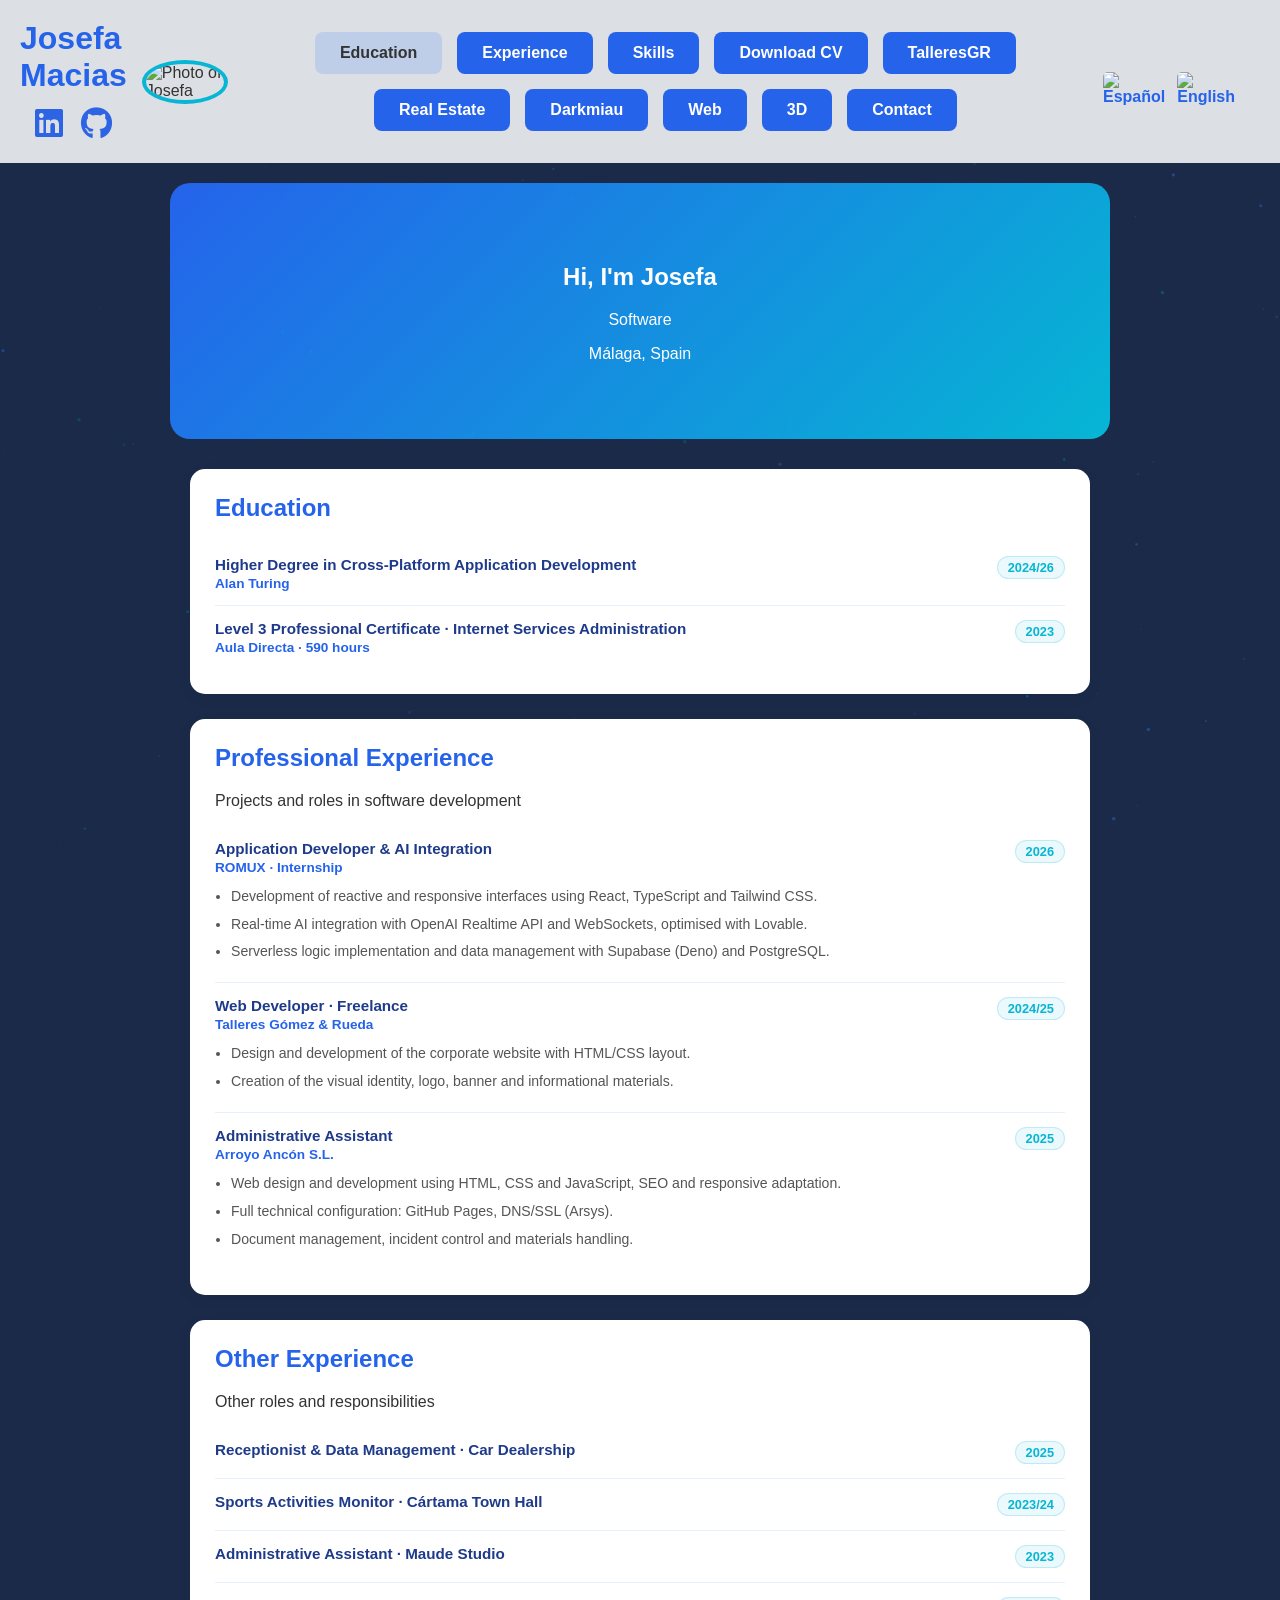
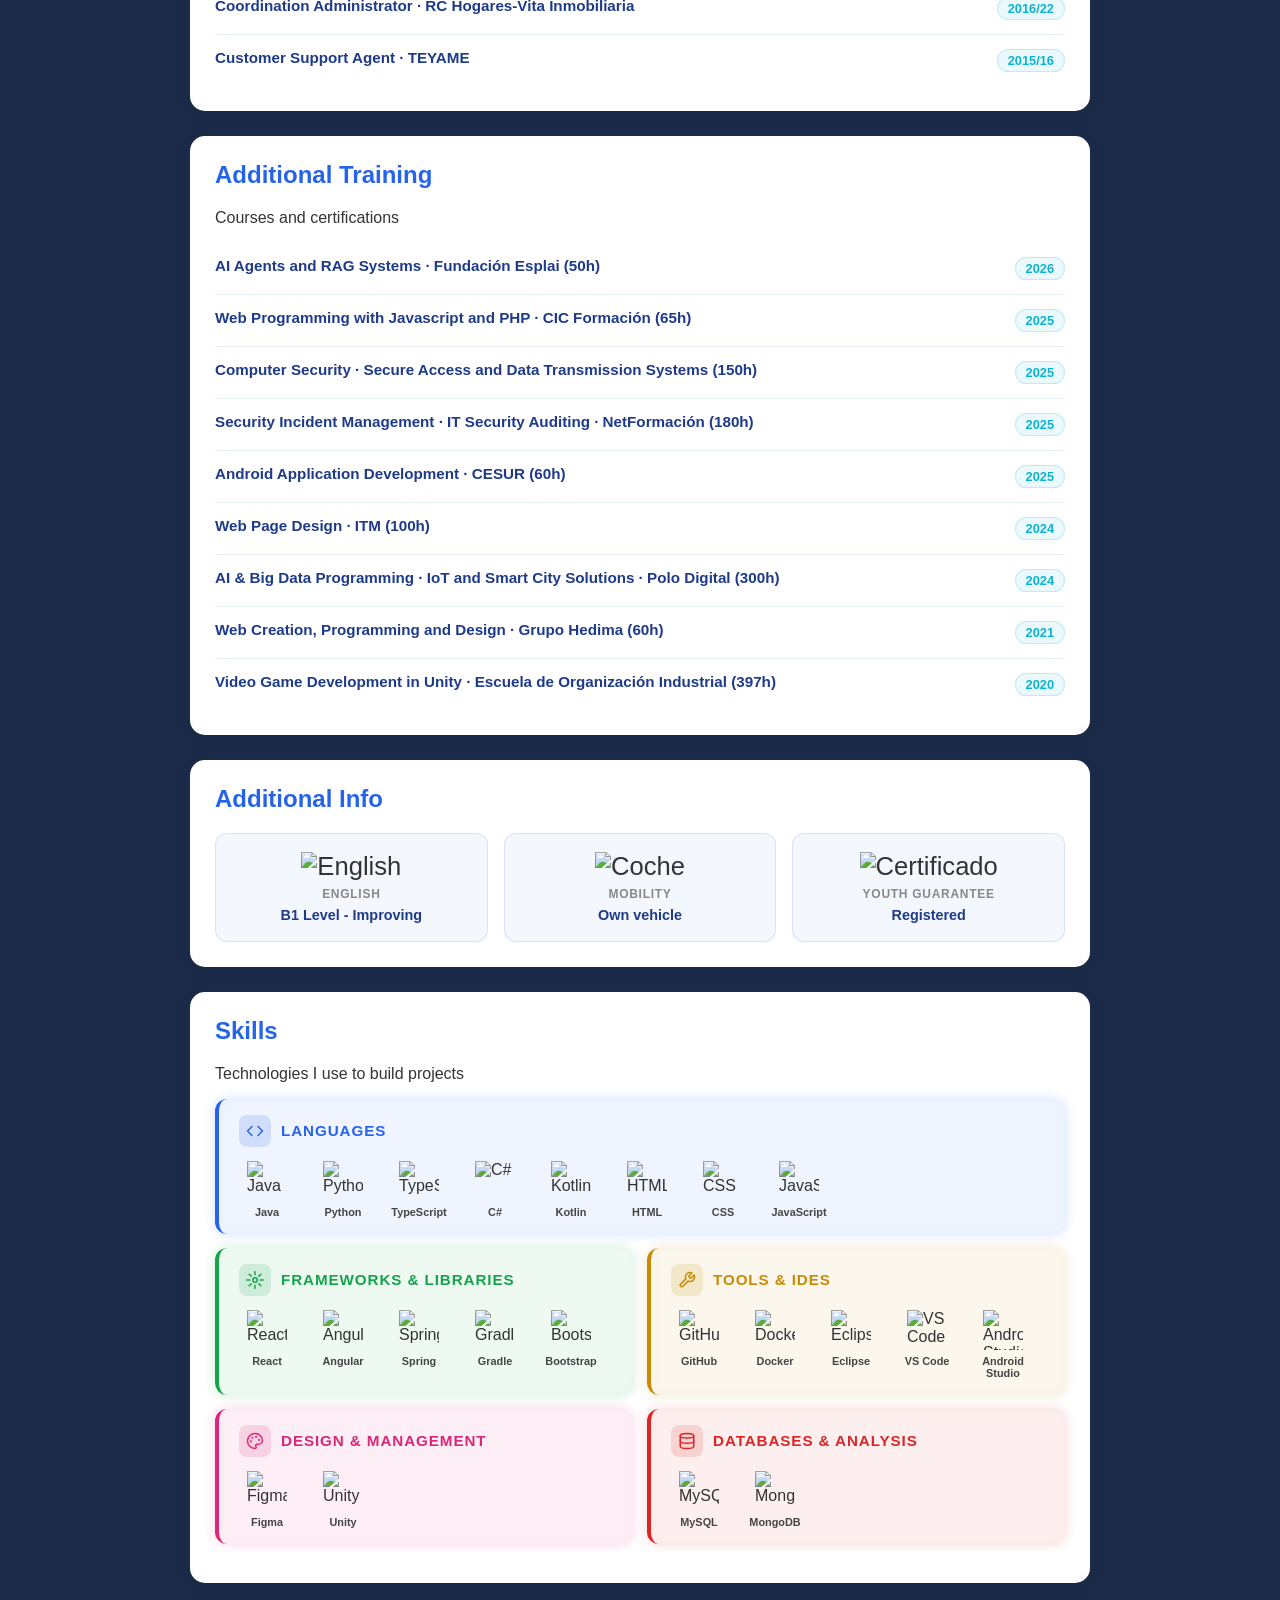
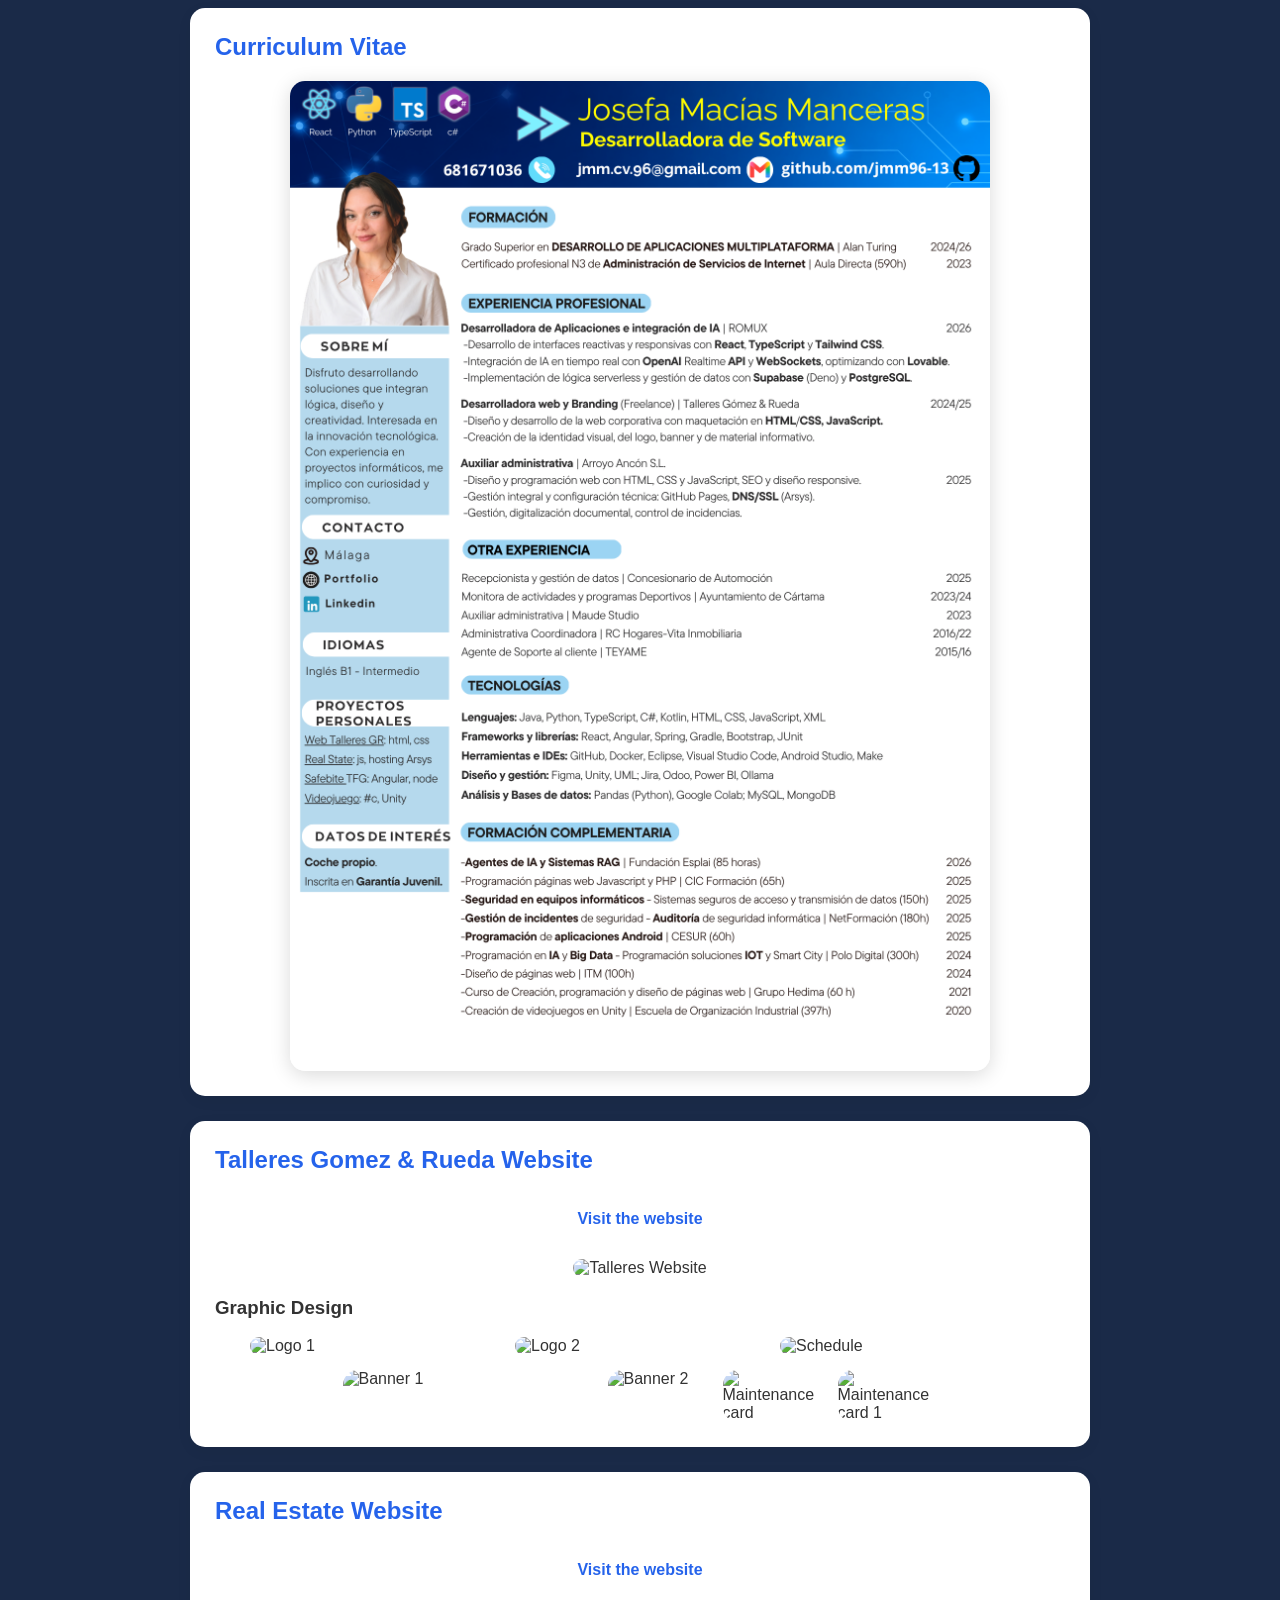
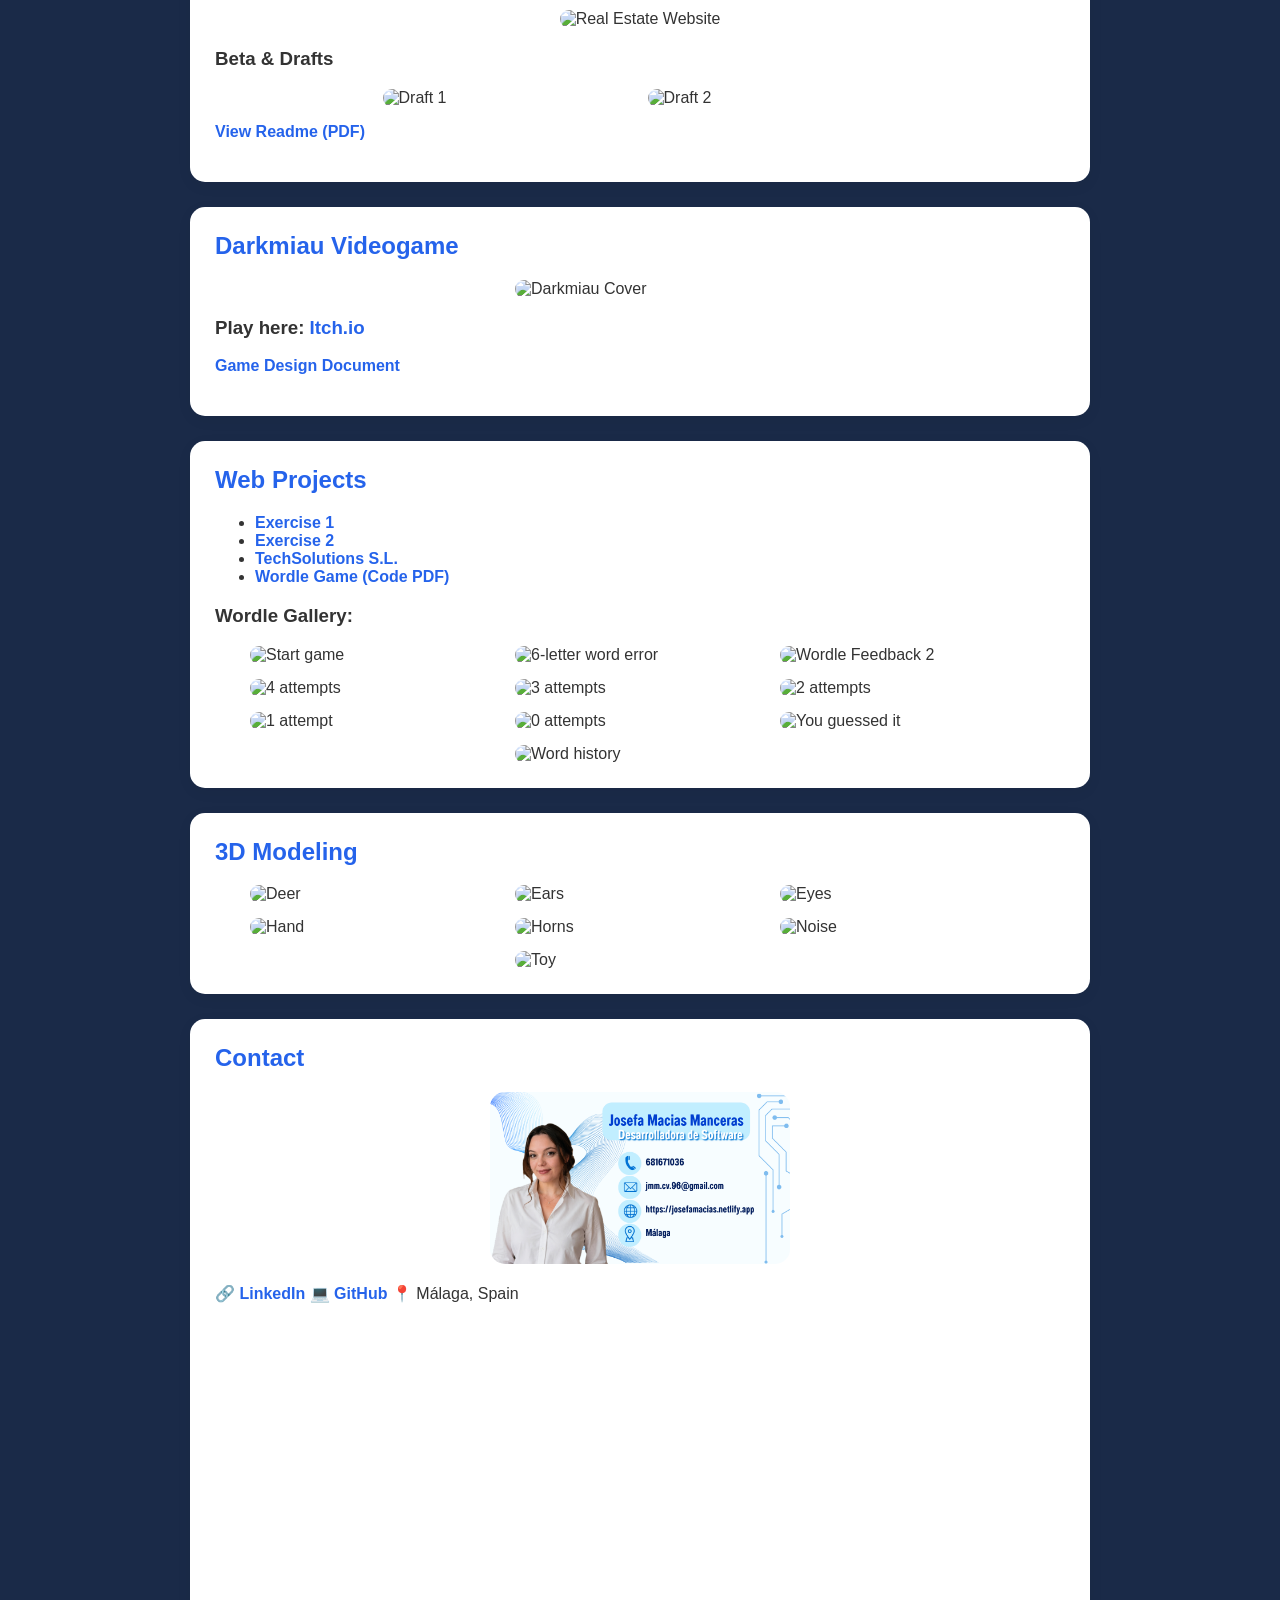
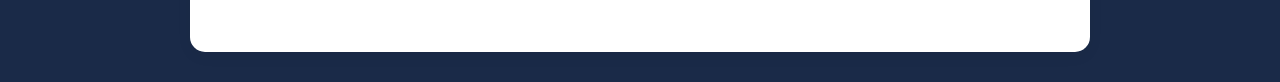
==== en/index.html @ e6b41c6b "botones de idioma añadidos, traduccion completa al ingles" ====
<!DOCTYPE html>
<html lang="en">
<head>
  <meta charset="UTF-8">
  <meta name="viewport" content="width=device-width, initial-scale=1.0">
  <title>Portfolio Josefa Macias Manceras</title>
  <link href="https://fonts.googleapis.com/css2?family=Inter:wght@300;400;700&display=swap" rel="stylesheet">
  <link rel="stylesheet" href="../css/styles.css">
  <link rel="stylesheet" href="https://cdnjs.cloudflare.com/ajax/libs/font-awesome/6.7.2/css/all.min.css">
</head>
<body>

  <!-- Particle background -->
  <canvas id="bg-canvas"></canvas>

  <!-- HEADER -->
  <header id="header">
    <div class="name-section">
      <h1>Josefa<br>Macias</h1>
      <div class="social-links">
        <a href="https://www.linkedin.com/in/josefa-macias/" target="_blank">
          <i class="fab fa-linkedin"></i>
        </a>
        <a href="https://github.com/jmm96-13" target="_blank">
          <i class="fab fa-github"></i>
        </a>
      </div>
    </div>

    <img src="../documentos/foto_perfil.png" alt="Photo of Josefa" class="profile-img">

    <button class="menu-toggle" id="menuToggle"><i class="fas fa-bars"></i></button>

    <nav class="nav-bar">
      <a href="#education">Education</a>
      <a href="#experience">Experience</a>
      <a href="#skills">Skills</a>
      <a href="#cv">Download CV</a>
      <a href="#talleres">TalleresGR</a>
      <a href="#realestate">Real Estate</a>
      <a href="#darkmiau">Darkmiau</a>
      <a href="#projects">Web</a>
      <a href="#modeling">3D</a>
      <a href="#contact">Contact</a>
    </nav>

    <div class="language-selector">
      <a href="../index.html" title="Español">
        <img src="https://flagcdn.com/w40/es.png" alt="Español">
      </a>
      <a href="index.html" title="English">
        <img src="https://flagcdn.com/w40/gb.png" alt="English">
      </a>
    </div>
  </header>

  <!-- HERO -->
  <section class="hero">
    <h2>Hi, I'm Josefa</h2>
    <p><span id="typed"></span></p>
    <p class="location">Málaga, Spain</p>
  </section>

  <main class="container">

    <!-- EDUCATION -->
    <section id="education" class="project fade-in">
      <h2 class="title">Education</h2>

      <div class="cv-item">
        <div class="cv-item-header">
          <div>
            <span class="cv-role">Higher Degree in Cross-Platform Application Development</span>
            <span class="cv-company">Alan Turing</span>
          </div>
          <span class="cv-date">2024/26</span>
        </div>
      </div>

      <div class="cv-item">
        <div class="cv-item-header">
          <div>
            <span class="cv-role">Level 3 Professional Certificate · Internet Services Administration</span>
            <span class="cv-company">Aula Directa · 590 hours</span>
          </div>
          <span class="cv-date">2023</span>
        </div>
      </div>
    </section>

    <!-- PROFESSIONAL EXPERIENCE -->
    <section id="experience" class="project fade-in">
      <h2 class="title">Professional Experience</h2>
      <p class="section-sub">Projects and roles in software development</p>

      <div class="cv-item">
        <div class="cv-item-header">
          <div>
            <span class="cv-role">Application Developer & AI Integration</span>
            <span class="cv-company">ROMUX · Internship</span>
          </div>
          <span class="cv-date">2026</span>
        </div>
        <ul class="cv-bullets">
          <li>Development of reactive and responsive interfaces using React, TypeScript and Tailwind CSS.</li>
          <li>Real-time AI integration with OpenAI Realtime API and WebSockets, optimised with Lovable.</li>
          <li>Serverless logic implementation and data management with Supabase (Deno) and PostgreSQL.</li>
        </ul>
      </div>

      <div class="cv-item">
        <div class="cv-item-header">
          <div>
            <span class="cv-role">Web Developer · Freelance</span>
            <span class="cv-company">Talleres Gómez &amp; Rueda</span>
          </div>
          <span class="cv-date">2024/25</span>
        </div>
        <ul class="cv-bullets">
          <li>Design and development of the corporate website with HTML/CSS layout.</li>
          <li>Creation of the visual identity, logo, banner and informational materials.</li>
        </ul>
      </div>

      <div class="cv-item">
        <div class="cv-item-header">
          <div>
            <span class="cv-role">Administrative Assistant</span>
            <span class="cv-company">Arroyo Ancón S.L.</span>
          </div>
          <span class="cv-date">2025</span>
        </div>
        <ul class="cv-bullets">
          <li>Web design and development using HTML, CSS and JavaScript, SEO and responsive adaptation.</li>
          <li>Full technical configuration: GitHub Pages, DNS/SSL (Arsys).</li>
          <li>Document management, incident control and materials handling.</li>
        </ul>
      </div>
    </section>

    <!-- OTHER EXPERIENCE -->
    <section id="other-experience" class="project fade-in">
      <h2 class="title">Other Experience</h2>
      <p class="section-sub">Other roles and responsibilities</p>

      <div class="cv-item">
        <div class="cv-item-header">
          <span class="cv-role">Receptionist & Data Management · Car Dealership</span>
          <span class="cv-date">2025</span>
        </div>
      </div>
      <div class="cv-item">
        <div class="cv-item-header">
          <span class="cv-role">Sports Activities Monitor · Cártama Town Hall</span>
          <span class="cv-date">2023/24</span>
        </div>
      </div>
      <div class="cv-item">
        <div class="cv-item-header">
          <span class="cv-role">Administrative Assistant · Maude Studio</span>
          <span class="cv-date">2023</span>
        </div>
      </div>
      <div class="cv-item">
        <div class="cv-item-header">
          <span class="cv-role">Coordination Administrator · RC Hogares-Vita Inmobiliaria</span>
          <span class="cv-date">2016/22</span>
        </div>
      </div>
      <div class="cv-item">
        <div class="cv-item-header">
          <span class="cv-role">Customer Support Agent · TEYAME</span>
          <span class="cv-date">2015/16</span>
        </div>
      </div>
    </section>

    <!-- ADDITIONAL TRAINING -->
    <section id="training" class="project fade-in">
      <h2 class="title">Additional Training</h2>
      <p class="section-sub">Courses and certifications</p>

      <div class="cv-item">
        <div class="cv-item-header">
          <span class="cv-role">AI Agents and RAG Systems · Fundación Esplai (50h)</span>
          <span class="cv-date">2026</span>
        </div>
      </div>
      <div class="cv-item">
        <div class="cv-item-header">
          <span class="cv-role">Web Programming with Javascript and PHP · CIC Formación (65h)</span>
          <span class="cv-date">2025</span>
        </div>
      </div>
      <div class="cv-item">
        <div class="cv-item-header">
          <span class="cv-role">Computer Security · Secure Access and Data Transmission Systems (150h)</span>
          <span class="cv-date">2025</span>
        </div>
      </div>
      <div class="cv-item">
        <div class="cv-item-header">
          <span class="cv-role">Security Incident Management · IT Security Auditing · NetFormación (180h)</span>
          <span class="cv-date">2025</span>
        </div>
      </div>
      <div class="cv-item">
        <div class="cv-item-header">
          <span class="cv-role">Android Application Development · CESUR (60h)</span>
          <span class="cv-date">2025</span>
        </div>
      </div>
      <div class="cv-item">
        <div class="cv-item-header">
          <span class="cv-role">Web Page Design · ITM (100h)</span>
          <span class="cv-date">2024</span>
        </div>
      </div>
      <div class="cv-item">
        <div class="cv-item-header">
          <span class="cv-role">AI & Big Data Programming · IoT and Smart City Solutions · Polo Digital (300h)</span>
          <span class="cv-date">2024</span>
        </div>
      </div>
      <div class="cv-item">
        <div class="cv-item-header">
          <span class="cv-role">Web Creation, Programming and Design · Grupo Hedima (60h)</span>
          <span class="cv-date">2021</span>
        </div>
      </div>
      <div class="cv-item">
        <div class="cv-item-header">
          <span class="cv-role">Video Game Development in Unity · Escuela de Organización Industrial (397h)</span>
          <span class="cv-date">2020</span>
        </div>
      </div>
    </section>

    <!-- ADDITIONAL INFO -->
    <section id="info" class="project fade-in">
      <h2 class="title">Additional Info</h2>
      <div class="datos-grid">
        <div class="dato-card">
          <span class="dato-icon"><img src="https://flagcdn.com/w40/gb.png" alt="English"></span>
          <span class="dato-label">English</span>
          <span class="dato-value">B1 Level - Improving</span>
        </div>
        <div class="dato-card">
          <span class="dato-icon"><img src="https://cdn.jsdelivr.net/gh/twitter/twemoji@latest/assets/svg/1f697.svg" alt="Coche" width="40"></span>
          <span class="dato-label">Mobility</span>
          <span class="dato-value">Own vehicle</span>
        </div>
        <div class="dato-card">
          <span class="dato-icon"><img src="https://cdn.jsdelivr.net/gh/twitter/twemoji@latest/assets/svg/1f4dc.svg" alt="Certificado" width="40"></span>
          <span class="dato-label">Youth Guarantee</span>
          <span class="dato-value">Registered</span>
        </div>
      </div>
    </section>

    <!-- SKILLS -->
    <section id="skills" class="project fade-in">
      <h2 class="title">Skills</h2>
      <p class="section-sub">Technologies I use to build projects</p>

      <div class="skill-category cat-blue">
        <div class="cat-header">
          <span class="cat-icon"><svg xmlns="http://www.w3.org/2000/svg" width="18" height="18" viewBox="0 0 24 24" fill="none" stroke="currentColor" stroke-width="2" stroke-linecap="round" stroke-linejoin="round"><polyline points="16 18 22 12 16 6"/><polyline points="8 6 2 12 8 18"/></svg></span>
          <h3>Languages</h3>
        </div>
        <div class="skills-grid">
          <div class="skill-card"><img src="https://skillicons.dev/icons?i=java" alt="Java"><span>Java</span></div>
          <div class="skill-card"><img src="https://skillicons.dev/icons?i=python" alt="Python"><span>Python</span></div>
          <div class="skill-card"><img src="https://skillicons.dev/icons?i=ts" alt="TypeScript"><span>TypeScript</span></div>
          <div class="skill-card"><img src="https://skillicons.dev/icons?i=cs" alt="C#"><span>C#</span></div>
          <div class="skill-card"><img src="https://skillicons.dev/icons?i=kotlin" alt="Kotlin"><span>Kotlin</span></div>
          <div class="skill-card"><img src="https://skillicons.dev/icons?i=html" alt="HTML"><span>HTML</span></div>
          <div class="skill-card"><img src="https://skillicons.dev/icons?i=css" alt="CSS"><span>CSS</span></div>
          <div class="skill-card"><img src="https://skillicons.dev/icons?i=js" alt="JavaScript"><span>JavaScript</span></div>
        </div>
      </div>

      <div class="skills-row">
        <div class="skill-category cat-green">
          <div class="cat-header">
            <span class="cat-icon"><svg xmlns="http://www.w3.org/2000/svg" width="18" height="18" viewBox="0 0 24 24" fill="none" stroke="currentColor" stroke-width="2" stroke-linecap="round" stroke-linejoin="round"><circle cx="12" cy="12" r="3"/><path d="M12 1v4M12 19v4M4.22 4.22l2.83 2.83M16.95 16.95l2.83 2.83M1 12h4M19 12h4M4.22 19.78l2.83-2.83M16.95 7.05l2.83-2.83"/></svg></span>
            <h3>Frameworks & Libraries</h3>
          </div>
          <div class="skills-grid">
            <div class="skill-card"><img src="https://skillicons.dev/icons?i=react" alt="React"><span>React</span></div>
            <div class="skill-card"><img src="https://skillicons.dev/icons?i=angular" alt="Angular"><span>Angular</span></div>
            <div class="skill-card"><img src="https://skillicons.dev/icons?i=spring" alt="Spring"><span>Spring</span></div>
            <div class="skill-card"><img src="https://skillicons.dev/icons?i=gradle" alt="Gradle"><span>Gradle</span></div>
            <div class="skill-card"><img src="https://skillicons.dev/icons?i=bootstrap" alt="Bootstrap"><span>Bootstrap</span></div>
          </div>
        </div>

        <div class="skill-category cat-yellow">
          <div class="cat-header">
            <span class="cat-icon"><svg xmlns="http://www.w3.org/2000/svg" width="18" height="18" viewBox="0 0 24 24" fill="none" stroke="currentColor" stroke-width="2" stroke-linecap="round" stroke-linejoin="round"><path d="M14.7 6.3a1 1 0 000 1.4l1.6 1.6a1 1 0 001.4 0l3.77-3.77a6 6 0 01-7.94 7.94l-6.91 6.91a2.12 2.12 0 01-3-3l6.91-6.91a6 6 0 017.94-7.94l-3.76 3.76z"/></svg></span>
            <h3>Tools & IDEs</h3>
          </div>
          <div class="skills-grid">
            <div class="skill-card"><img src="https://skillicons.dev/icons?i=github" alt="GitHub"><span>GitHub</span></div>
            <div class="skill-card"><img src="https://skillicons.dev/icons?i=docker" alt="Docker"><span>Docker</span></div>
            <div class="skill-card"><img src="https://skillicons.dev/icons?i=eclipse" alt="Eclipse"><span>Eclipse</span></div>
            <div class="skill-card"><img src="https://skillicons.dev/icons?i=vscode" alt="VS Code"><span>VS Code</span></div>
            <div class="skill-card"><img src="https://skillicons.dev/icons?i=androidstudio" alt="Android Studio"><span>Android Studio</span></div>
          </div>
        </div>
      </div>

      <div class="skills-row">
        <div class="skill-category cat-pink">
          <div class="cat-header">
            <span class="cat-icon"><svg xmlns="http://www.w3.org/2000/svg" width="18" height="18" viewBox="0 0 24 24" fill="none" stroke="currentColor" stroke-width="2" stroke-linecap="round" stroke-linejoin="round"><circle cx="13.5" cy="6.5" r=".5"/><circle cx="17.5" cy="10.5" r=".5"/><circle cx="8.5" cy="7.5" r=".5"/><circle cx="6.5" cy="12.5" r=".5"/><path d="M12 2C6.5 2 2 6.5 2 12s4.5 10 10 10c.926 0 1.648-.746 1.648-1.688 0-.437-.18-.835-.437-1.125-.29-.289-.438-.652-.438-1.125a1.64 1.64 0 011.668-1.668h1.996c3.051 0 5.555-2.503 5.555-5.554C21.965 6.012 17.461 2 12 2z"/></svg></span>
            <h3>Design & Management</h3>
          </div>
          <div class="skills-grid">
            <div class="skill-card"><img src="https://skillicons.dev/icons?i=figma" alt="Figma"><span>Figma</span></div>
            <div class="skill-card"><img src="https://skillicons.dev/icons?i=unity" alt="Unity"><span>Unity</span></div>
          </div>
        </div>

        <div class="skill-category cat-red">
          <div class="cat-header">
            <span class="cat-icon"><svg xmlns="http://www.w3.org/2000/svg" width="18" height="18" viewBox="0 0 24 24" fill="none" stroke="currentColor" stroke-width="2" stroke-linecap="round" stroke-linejoin="round"><ellipse cx="12" cy="5" rx="9" ry="3"/><path d="M21 12c0 1.66-4 3-9 3s-9-1.34-9-3"/><path d="M3 5v14c0 1.66 4 3 9 3s9-1.34 9-3V5"/></svg></span>
            <h3>Databases & Analysis</h3>
          </div>
          <div class="skills-grid">
            <div class="skill-card"><img src="https://skillicons.dev/icons?i=mysql" alt="MySQL"><span>MySQL</span></div>
            <div class="skill-card"><img src="https://skillicons.dev/icons?i=mongodb" alt="MongoDB"><span>MongoDB</span></div>
          </div>
        </div>
      </div>
    </section>

    <!-- CV -->
    <section id="cv" class="project fade-in">
      <h2 class="title">Curriculum Vitae</h2>
      <a href="../documentos/english/Resume_Josefa_Macias_Software-developer.pdf" target="_blank">
        <img src="../documentos/CV_Josefa_Macias_Desarrolladora-software.png" alt="Curriculum Vitae"
          style="width:100%; max-width:700px; display:block; margin:0 auto; border-radius:15px; box-shadow: 0 4px 20px rgba(0,0,0,0.15);">
      </a>
    </section>

    <!-- TALLERESGR -->
    <section id="talleres" class="project fade-in">
      <h2 class="title">Talleres Gomez & Rueda Website</h2>
      <div class="project-header">
        <p><a href="https://saldyard.github.io/talleresGR/" target="_blank">Visit the website</a></p>
        <img src="../TalleresGR/web_talleres.JPG" alt="Talleres Website" class="preview-img">
      </div>
      <h3>Graphic Design</h3>
      <div class="gallery">
        <img src="../TalleresGR/logo_1.png" alt="Logo 1">
        <img src="../TalleresGR/logo_2.png" alt="Logo 2">
        <img src="../TalleresGR/horario.png" alt="Schedule">
        <img src="../TalleresGR/banner1.png" alt="Banner 1">
        <img src="../TalleresGR/banner_2.png" alt="Banner 2">
        <img src="../TalleresGR/Tarjeta_mantenimiento.png" alt="Maintenance card">
        <img src="../TalleresGR/Tarjeta_mantenimiento_1.png" alt="Maintenance card 1">
      </div>
    </section>

    <!-- REAL ESTATE -->
    <section id="realestate" class="project fade-in">
      <h2 class="title">Real Estate Website</h2>
      <div class="project-header">
        <p><a href="https://saldyard.github.io/realEstate/" target="_blank">Visit the website</a></p>
        <img src="../realEstate/web_inmobiliaria.JPG" alt="Real Estate Website" class="preview-img">
      </div>
      <h3>Beta & Drafts</h3>
      <div class="gallery">
        <img src="../realEstate/borrador1.JPG" alt="Draft 1">
        <img src="../realEstate/borrador2.JPG" alt="Draft 2">
      </div>
      <p><a href="../realEstate/readme.pdf" target="_blank">View Readme (PDF)</a></p>
    </section>

    <!-- DARKMIAU -->
    <section id="darkmiau" class="project fade-in">
      <h2 class="title">Darkmiau Videogame</h2>
      <img src="../Darkmiau/caratula.png" alt="Darkmiau Cover" class="game-cover">
      <h3>Play here: <a href="https://saldyard.itch.io/dark-miau" target="_blank">Itch.io</a></h3>
      <p><a href="../Darkmiau/GDD_DARK_MIAU.pdf" target="_blank">Game Design Document</a></p>
    </section>

    <!-- WEB PROJECTS -->
    <section id="projects" class="project fade-in">
      <h2>Web Projects</h2>
      <ul class="web-list">
        <li><a href="../Proyectos_web/ejercicio1.html" target="_blank">Exercise 1</a></li>
        <li><a href="../Proyectos_web/ejercicio2.html" target="_blank">Exercise 2</a></li>
        <li><a href="../Proyectos_web/TechSolutions S.L/index.html" target="_blank">TechSolutions S.L.</a></li>
        <li><a href="../Proyectos_web/Wordle_Game/Wordle_code.pdf" target="_blank">Wordle Game (Code PDF)</a></li>
      </ul>
      <h3>Wordle Gallery:</h3>
      <div class="gallery">
        <img src="../Proyectos_web/Wordle_Game/inicia_el_juego_main.PNG" alt="Start game">
        <img src="../Proyectos_web/Wordle_Game/ERROR_palabra6letras_WordkeFeedback.PNG" alt="6-letter word error">
        <img src="../Proyectos_web/Wordle_Game/_WordleFeedback_2.PNG" alt="Wordle Feedback 2">
        <img src="../Proyectos_web/Wordle_Game/wordlefilemanager_4intentos.PNG" alt="4 attempts">
        <img src="../Proyectos_web/Wordle_Game/wordlefilemanager2_3intentos.PNG" alt="3 attempts">
        <img src="../Proyectos_web/Wordle_Game/wordlegame_2intentos.PNG" alt="2 attempts">
        <img src="../Proyectos_web/Wordle_Game/wordlegame2_1intento.PNG" alt="1 attempt">
        <img src="../Proyectos_web/Wordle_Game/wordlegame3_0intentos.PNG" alt="0 attempts">
        <img src="../Proyectos_web/Wordle_Game/wordlegame4_adivinaste.PNG" alt="You guessed it">
        <img src="../Proyectos_web/Wordle_Game/carpetawordlegame_archivos_historial_words.PNG" alt="Word history">
      </div>
    </section>

    <!-- 3D MODELING -->
    <section id="modeling" class="project fade-in">
      <h2 class="title">3D Modeling</h2>
      <div class="gallery">
        <img src="../Modelado_3d/deer.jpg" alt="Deer">
        <img src="../Modelado_3d/ears.jpg" alt="Ears">
        <img src="../Modelado_3d/eyes.jpg" alt="Eyes">
        <img src="../Modelado_3d/hand.jpg" alt="Hand">
        <img src="../Modelado_3d/horns.jpg" alt="Horns">
        <img src="../Modelado_3d/noise.jpg" alt="Noise">
        <img src="../Modelado_3d/toy.jpg" alt="Toy">
      </div>
    </section>

    <!-- CONTACT -->
    <section id="contact" class="project fade-in contact-card">
      <h2 class="title">Contact</h2>

      <img src="../documentos/Tarjeta_Josefa_Macias.png" alt="Contact card" class="contact-img">

      <div class="contact-links">
        <a href="https://www.linkedin.com/in/josefa-macias/" target="_blank" class="contact-btn">
          🔗 LinkedIn
        </a>
        <a href="https://github.com/jmm96-13" target="_blank" class="contact-btn">
          💻 GitHub
        </a>
        <span class="contact-location">📍 Málaga, Spain</span>
      </div>

      <iframe
        src="https://www.google.com/maps/embed?pb=!1m18!1m12!1m3!1d4229.846658668433!2d-4.549763490566948!3d36.73782337214924!2m3!1f0!2f0!3f0!3m2!1i1024!2i768!4f13.1!3m3!1m2!1s0xd72f1282549a8f3%3A0x86d10d4a28bf24e5!2sParque%20Tecnol%C3%B3gico%20de%20Andaluc%C3%ADa%20S.A.!5e1!3m2!1ses!2ses!4v1756846275247!5m2!1ses!2ses"
        width="100%" height="300"
        style="border:0; border-radius:15px; margin-top:20px;"
        allowfullscreen="" loading="lazy">
      </iframe>
    </section>

  </main>

  <button id="backToTop">↑</button>

  <div id="lightbox">
    <span class="lightbox-close">&times;</span>
    <img src="" alt="Enlarged">
  </div>

  <script src="../js/script.js"></script>
</body>
</html>
---- css/styles.css ----
/* General */
body {
    background-color: #1a2a48;
    font-family: Calibri, sans-serif;
    margin: 0;
    padding: 0;
    scroll-behavior: smooth;
    color: #333;
}

/* Header */
header {
  background-color: rgba(255, 255, 255, 0.85); /* antes: #fff */
  backdrop-filter: blur(8px); /* efecto cristal */
  padding: 20px;
  box-shadow: 0 4px 10px rgba(0,0,0,0.1);

  display: flex;
  flex-direction: column;   /* en móvil apilado */
  align-items: center;
  text-align: center;
  gap: 15px; /* espacio entre elementos */
}

h1 {
  color: #2563eb;
  margin: 0;
}

/* Imagen de perfil adaptativa */
.profile-img {
  width: clamp(80px, 10vw, 120px); /* se adapta al ancho de pantalla */
  height: auto;
  border-radius: 50%;
  border: 4px solid #06b6d4;
  object-fit: cover;
  animation: glow 2s infinite alternate;
}

@keyframes glow {
  0% { box-shadow: 0 0 10px #2563eb; }
  50% { box-shadow: 0 0 25px #06b6d4; }
  100% { box-shadow: 0 0 10px #2563eb; }
}

/* Navegación */
.nav-bar {
  display: flex;
  flex-wrap: wrap;
  justify-content: center;
  gap: 15px;
}

.nav-bar a {
  background-color: #2563eb;
  padding: 12px 25px;
  color: #fff;
  text-decoration: none;
  font-weight: bold;
  border-radius: 8px;
  transition: all 0.3s ease;
}

.nav-bar a:hover {
   background-color: #06b6d4;  /* solo cambia el botón */
   color: #fff;
   transform: translateY(-3px);
   box-shadow: 0 4px 15px rgba(0,0,0,0.2);
}


/* Versión escritorio */
@media (min-width: 768px) {
  header {
    flex-direction: row; /* título, nav y foto en fila */
    justify-content: space-between;
    align-items: center;
    text-align: left;
  }

  .nav-bar {
    margin: 0;
  }
}


/* Hero */
.hero {
    text-align: center;
    padding: 60px 20px;
    background: linear-gradient(135deg, #2563eb, #06b6d4);
    color: white;
    border-radius: 20px;
    margin: 20px auto;
    max-width: 900px;
    animation: fadeIn 2s ease;
}

@keyframes fadeIn {
    from { opacity: 0; transform: translateY(30px); }
    to { opacity: 1; transform: translateY(0); }
}

/* Contenedor principal */
.container {
    max-width: 900px;
    margin: 30px auto;
    padding: 0 20px;
}

/* Secciones */
.project {
    background-color: #fff;
    border-radius: 15px;
    padding: 25px;
    margin-bottom: 25px;
    opacity: 0;
    transform: translateY(30px);
    transition: opacity 1s ease, transform 1s ease, box-shadow 0.3s ease;
    box-shadow: 0 4px 15px rgba(0,0,0,0.05);
}

.project.visible {
    opacity: 1;
    transform: translateY(0);
}

.project h2 {
    color: #2563eb;
    margin-top: 0;
}

/* Galerías de imágenes */
.gallery {
    display: flex;
    flex-wrap: wrap;
    gap: 15px;
    justify-content: center;
    margin-top: 15px;
}

.gallery img {
    max-width: 100%;
    width: 100%;
    max-width: 250px;
    border-radius: 15px;
    transition: transform 0.3s ease, box-shadow 0.3s ease;
}

.gallery img:hover {
    transform: scale(1.05);
    box-shadow: 0 0 20px #06b6d4;
}

/* Galería TalleresGR adaptativa
#talleres .gallery {
    display: grid;
    grid-template-columns: repeat(auto-fit, minmax(120px, 1fr));
    grid-auto-rows: auto;
    gap: 15px;
    justify-items: center;
    margin-top: 15px;
} */

/* Logos y banners grandes (fila superior)
#talleres .gallery img:nth-child(-n+4) {
    width: 150px;
    height: auto;
}

/* Horario y tarjetas más pequeñas (fila inferior) */
#talleres .gallery img:nth-child(n+5) {
    width: 100px;
    height: auto;
}

/* Hover para todas las imágenes de TalleresGR */
#talleres .gallery img:hover {
    transform: scale(1.05);
    box-shadow: 0 0 20px #06b6d4;
} */

/* PDF incrustados */
iframe {
    width: 100%;
    max-width: 900px;
    height: 500px;
    border: none;
    border-radius: 15px;
    display: block;
    margin: 20px auto;
    box-shadow: 0 4px 15px rgba(0,0,0,0.1);
    transition: transform 0.3s ease, box-shadow 0.3s ease;
}

iframe:hover {
    transform: scale(1.01);
    box-shadow: 0 8px 25px rgba(0,0,0,0.15);
}

/* Mapa de contacto — sin hover de scale */
.contact-map iframe {
    height: 300px;
    box-shadow: none;
    transition: none;
}
.contact-map iframe:hover {
    transform: none;
    box-shadow: none;
}

/* Tarjeta de contacto */
.contact-img {
    max-width: 300px;
    border-radius: 15px;
    margin-bottom: 20px;
    display: block;
    margin-left: auto;
    margin-right: auto;
    transition: transform 0.6s ease, box-shadow 0.6s ease;
}

.contact-img:hover {
    transform: rotateY(10deg);
    box-shadow: 0 0 30px #06b6d4;
}

/* Lista de contacto */
.contact-card ul {
    list-style: none;
    padding: 0;
    text-align: center;
}

.contact-card ul li {
    margin: 7px 0;
}

/* Links */
a {
    color: #2563eb;
    font-weight: bold;
    text-decoration: none;
    transition: color 0.3s;
}

a:hover {
    color: #06b6d4;
}

/* Botón volver arriba */
#backToTop {
    position: fixed;
    bottom: 20px;
    right: 20px;
    background: #2563eb;
    color: #fff;
    border: none;
    border-radius: 50%;
    width: 50px;
    height: 50px;
    font-size: 24px;
    cursor: pointer;
    display: none;
    box-shadow: 0 4px 12px rgba(0,0,0,0.2);
    transition: transform 0.3s;
}

#backToTop:hover {
    transform: scale(1.1);
    background: #06b6d4;
}

/* Responsive */
@media (max-width: 768px) {
    .profile-img { width: 90px; height: 90px; }
    .nav-bar a { padding: 10px 15px; font-size: 14px; }
    .gallery img { max-width: 100%; width: 150px; }
    iframe { height: 400px; }
    
    /* TalleresGR: todas las imágenes en columna
    #talleres .gallery {
        grid-template-columns: 1fr;
    }

    #talleres .gallery img:nth-child(-n+4),
    #talleres .gallery img:nth-child(n+5) {
        width: 80%;
        max-width: 200px;
    } */
}
/* Lightbox */
#lightbox {
  position: fixed;
  top: 0;
  left: 0;
  width: 100%;
  height: 100%;
  background: rgba(0,0,0,0.8);
  display: none;
  justify-content: center;
  align-items: center;
  z-index: 2000;
  cursor: zoom-out;
}

#lightbox img {
  max-width: 90%;
  max-height: 90%;
  border-radius: 15px;
  transform: scale(0.8);
  opacity: 0;
  transition: transform 0.3s ease, opacity 0.3s ease;
}

#lightbox.show img {
  transform: scale(1);
  opacity: 1;
}

.project-header {
  display: flex;
  flex-direction: column;
  align-items: center;
  gap: 15px;
  margin-bottom: 20px;
}

.project-header img.preview-img {
  max-width: 300px;
  border-radius: 15px;
  cursor: pointer;
  transition: transform 0.3s ease, box-shadow 0.3s ease;
}

.project-header img.preview-img:hover {
  transform: scale(1.05);
  box-shadow: 0 0 20px #06b6d4;
}
/* Estilo para la carátula del videojuego */
.game-cover {
    width: 250px;       /* Restauramos el tamaño que tenías */
    display: block;     /* Permite centrar con margin auto */
    margin: 0 auto;     /* La centra horizontalmente */
    border-radius: 15px;
    transition: transform 0.3s ease;
}

.game-cover:hover {
    transform: scale(1.05); /* Efecto de aumento al pasar el ratón */
}
#bg-canvas {
  position: fixed;
  top: 0; left: 0;
  width: 100%; height: 100%;
  pointer-events: none;
  z-index: 0;
  opacity: 0.35;
}/* ── Skills ── */
.skill-category {
  border-radius: 12px;
  padding: 16px 20px;
  margin-bottom: 14px;
  border-left: 4px solid;
  position: relative;
  transition: box-shadow 0.3s ease, transform 0.3s ease;
}

.skill-category:hover {
  transform: translateY(-2px);
}

/* Colores por categoría — todo en una sola regla */
.cat-blue   { background: rgba(37,99,235,0.07);  border-color: #2563eb; box-shadow: 0 0 12px rgba(37,99,235,0.2),  inset 0 0 12px rgba(37,99,235,0.04); }
.cat-green  { background: rgba(22,163,74,0.07);  border-color: #16a34a; box-shadow: 0 0 12px rgba(22,163,74,0.2),  inset 0 0 12px rgba(22,163,74,0.04); }
.cat-yellow { background: rgba(202,138,4,0.07);  border-color: #ca8a04; box-shadow: 0 0 12px rgba(202,138,4,0.2),  inset 0 0 12px rgba(202,138,4,0.04); }
.cat-pink   { background: rgba(219,39,119,0.07); border-color: #db2777; box-shadow: 0 0 12px rgba(219,39,119,0.2), inset 0 0 12px rgba(219,39,119,0.04); }
.cat-red    { background: rgba(220,38,38,0.07);  border-color: #dc2626; box-shadow: 0 0 12px rgba(220,38,38,0.2),  inset 0 0 12px rgba(220,38,38,0.04); }

/* Hover — brillo más intenso */
.cat-blue:hover   { box-shadow: 0 0 22px rgba(37,99,235,0.35),  inset 0 0 20px rgba(37,99,235,0.07); }
.cat-green:hover  { box-shadow: 0 0 22px rgba(22,163,74,0.35),  inset 0 0 20px rgba(22,163,74,0.07); }
.cat-yellow:hover { box-shadow: 0 0 22px rgba(202,138,4,0.35),  inset 0 0 20px rgba(202,138,4,0.07); }
.cat-pink:hover   { box-shadow: 0 0 22px rgba(219,39,119,0.35), inset 0 0 20px rgba(219,39,119,0.07); }
.cat-red:hover    { box-shadow: 0 0 22px rgba(220,38,38,0.35),  inset 0 0 20px rgba(220,38,38,0.07); }

/* Cabecera de categoría */
.cat-header {
  display: flex;
  align-items: center;
  gap: 10px;
  margin-bottom: 14px;
}

.cat-header h3 {
  margin: 0;
  font-size: 0.95rem;
  font-weight: bold;
  text-transform: uppercase;
  letter-spacing: 0.06em;
}

.cat-blue .cat-header h3   { color: #2563eb; }
.cat-green .cat-header h3  { color: #16a34a; }
.cat-yellow .cat-header h3 { color: #ca8a04; }
.cat-pink .cat-header h3   { color: #db2777; }
.cat-red .cat-header h3    { color: #dc2626; }

/* Icono de categoría */
.cat-icon {
  display: inline-flex;
  align-items: center;
  justify-content: center;
  width: 32px;
  height: 32px;
  border-radius: 8px;
  flex-shrink: 0;
}

.cat-blue .cat-icon   { background: rgba(37,99,235,0.15);  color: #2563eb; }
.cat-green .cat-icon  { background: rgba(22,163,74,0.15);  color: #16a34a; }
.cat-yellow .cat-icon { background: rgba(202,138,4,0.15);  color: #ca8a04; }
.cat-pink .cat-icon   { background: rgba(219,39,119,0.15); color: #db2777; }
.cat-red .cat-icon    { background: rgba(220,38,38,0.15);  color: #dc2626; }

/* Grid de iconos */
.skills-grid {
  display: flex;
  flex-wrap: wrap;
  gap: 20px;
}

.skill-card {
  display: flex;
  flex-direction: column;
  align-items: center;
  gap: 5px;
  width: 56px;
  background: none;
  border: none;
  padding: 0;
  cursor: default;
  transition: transform 0.3s ease;
}

.skill-card:hover {
  transform: scale(1.2);
}

.skill-card img {
  width: 40px;
  height: 40px;
  transition: filter 0.3s ease;
}

.skill-card:hover img {
  filter: brightness(1.2) drop-shadow(0 0 6px rgba(37,99,235,0.5));
}

.skill-card span {
  font-size: 0.68rem;
  font-weight: bold;
  color: #444;
  text-align: center;
}

/* Layout de 2 columnas */
.skills-row {
  display: grid;
  grid-template-columns: 1fr 1fr;
  gap: 14px;
  margin-bottom: 14px;
}

.skills-row .skill-category {
  margin-bottom: 0;
}

@media (max-width: 768px) {
  .skills-row { grid-template-columns: 1fr; }
}

/* ── CV Sections ── */
.cv-item {
  padding: 14px 0;
  border-bottom: 1px solid rgba(37,99,235,0.1);
}

.cv-item:last-child {
  border-bottom: none;
}

.cv-item-header {
  display: flex;
  justify-content: space-between;
  align-items: flex-start;
  gap: 12px;
  flex-wrap: wrap;
}

.cv-role {
  display: block;
  font-weight: bold;
  color: #1e3a8a;
  font-size: 0.95rem;
  margin-bottom: 3px;
}

.cv-company {
  display: block;
  color: #2563eb;
  font-size: 0.85rem;
  font-weight: 600;
}

.cv-date {
  font-size: 0.8rem;
  color: #06b6d4;
  font-weight: bold;
  white-space: nowrap;
  background: rgba(6,182,212,0.08);
  border: 1px solid rgba(6,182,212,0.2);
  padding: 3px 10px;
  border-radius: 50px;
  flex-shrink: 0;
}

.cv-bullets {
  margin: 10px 0 0 16px;
  padding: 0;
  color: #555;
  font-size: 0.88rem;
  line-height: 1.7;
}

.cv-bullets li {
  margin-bottom: 4px;
}

/* Datos de interés */
.datos-grid {
  display: flex;
  flex-wrap: wrap;
  gap: 16px;
  margin-top: 10px;
}

.dato-card {
  display: flex;
  flex-direction: column;
  align-items: center;
  gap: 6px;
  background: rgba(37,99,235,0.05);
  border: 1px solid rgba(37,99,235,0.15);
  border-radius: 12px;
  padding: 18px 24px;
  text-align: center;
  flex: 1;
  min-width: 130px;
  transition: transform 0.3s ease, box-shadow 0.3s ease;
}

.dato-card:hover {
  transform: translateY(-3px);
  box-shadow: 0 6px 20px rgba(37,99,235,0.15);
}

.dato-icon { font-size: 1.6rem; }

.dato-label {
  font-size: 0.75rem;
  text-transform: uppercase;
  letter-spacing: 0.06em;
  color: #888;
  font-weight: bold;
}

.dato-value {
  font-size: 0.9rem;
  font-weight: bold;
  color: #1e3a8a;
}

.social-links{
    display:flex;
    justify-content:center;
    gap:18px;
    margin-top:12px;
}

.social-links a{
    font-size:2rem;
    color:#2d64e3;
    transition:all .25s ease;
}

.social-links a:hover{
    transform:translateY(-3px) scale(1.1);
    color:#00b7ff;
}

/* Menu hamburguesa oculto en escritorio */
.menu-toggle{
    display:none;
    background:none;
    border:none;
    font-size:2rem;
    color:#2d64e3;
    cursor:pointer;
}

@media (max-width:768px){

    .menu-toggle{
        display:block;
        margin:15px auto;
    }

    .nav-bar{
        display:none;
        flex-direction:column;
        width:90%;
        margin:auto;
        gap:10px;
    }

    .nav-bar.active{
        display:flex;
    }

    .nav-bar a{
        width:100%;
        text-align:center;
    }

}

@media(max-width:768px){

    .language-selector {
        justify-content:center;
        margin:10px auto;
    }

}

/* Selector idiomas */
.language-selector {
    display:flex;
    gap:12px;
    justify-content:flex-end;
    align-items:center;
    margin-top:15px;
    margin-right:25px;
}

.language-selector img {
    width:32px;
    height:22px;
    object-fit:cover;
    border-radius:5px;
    cursor:pointer;
    transition:transform .3s ease, opacity .3s ease;
}

.language-selector img:hover {
    transform:scale(1.15);
    opacity:.8;
}
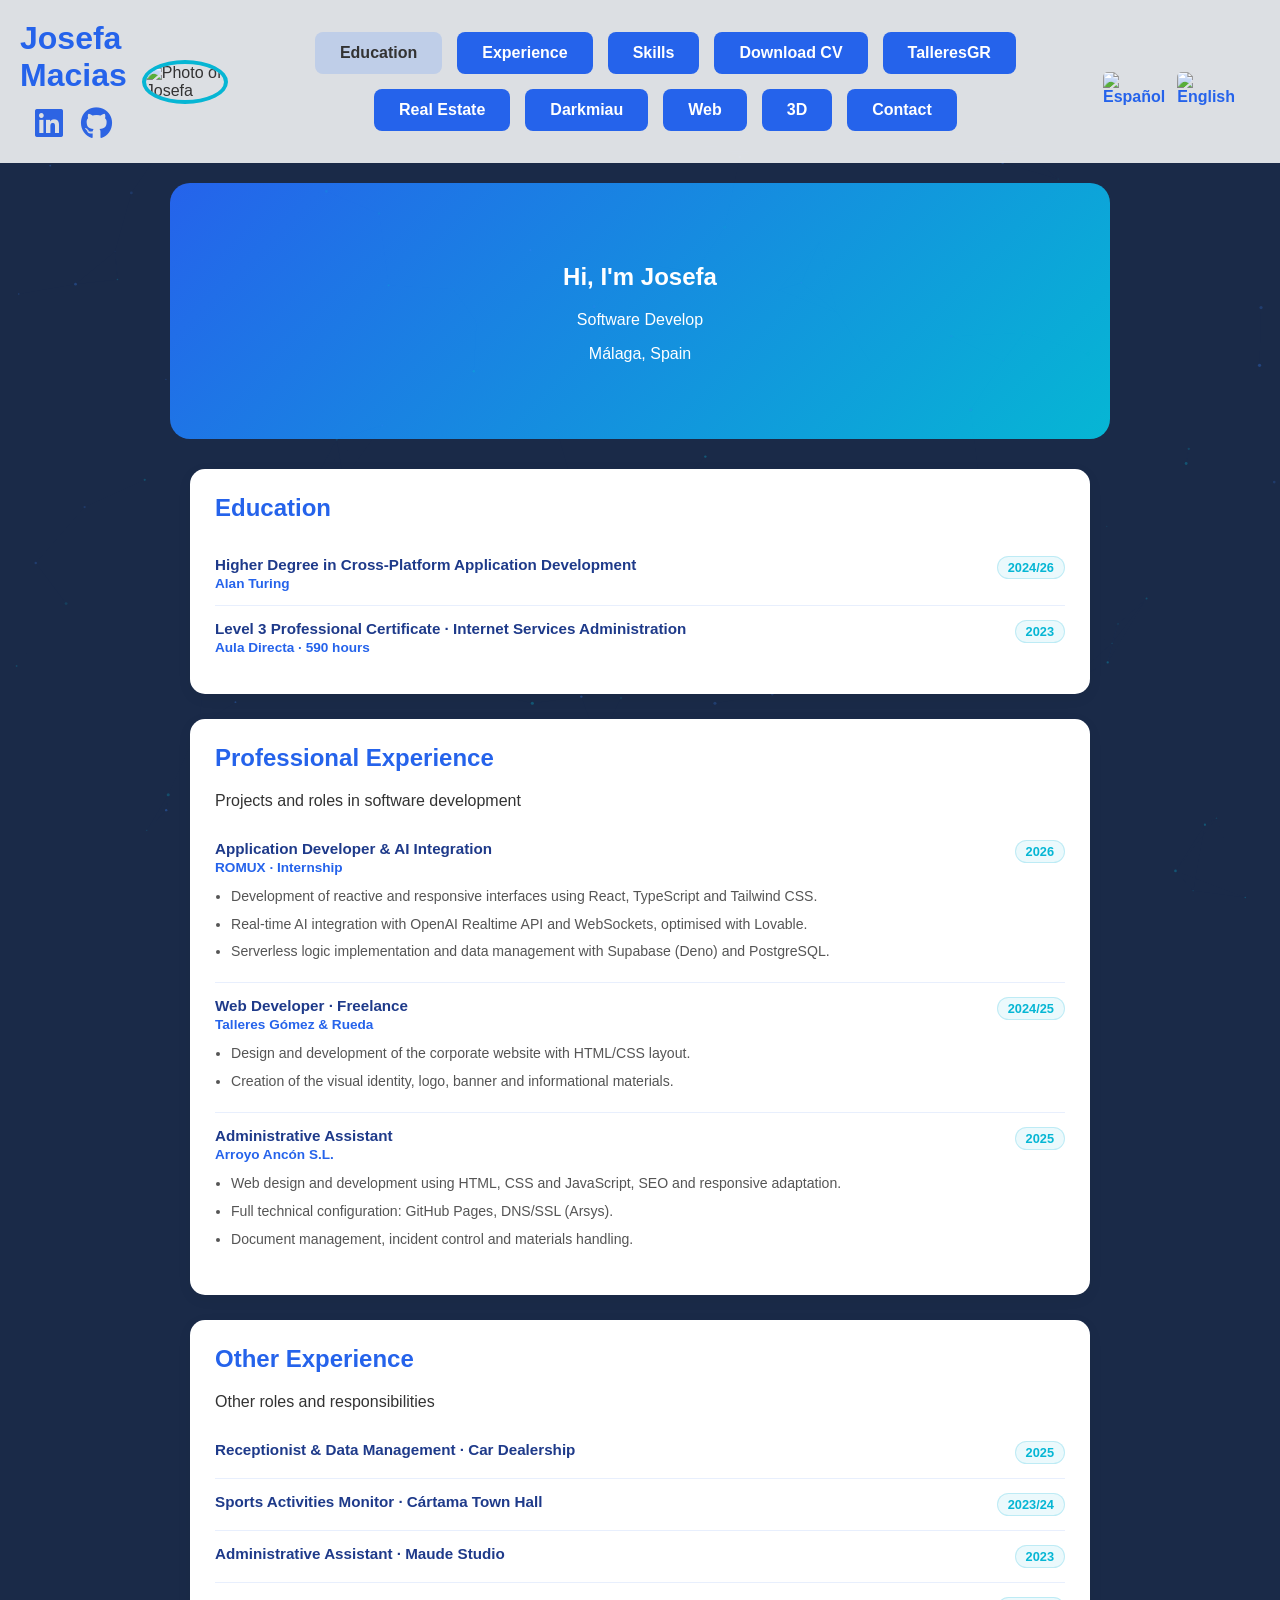
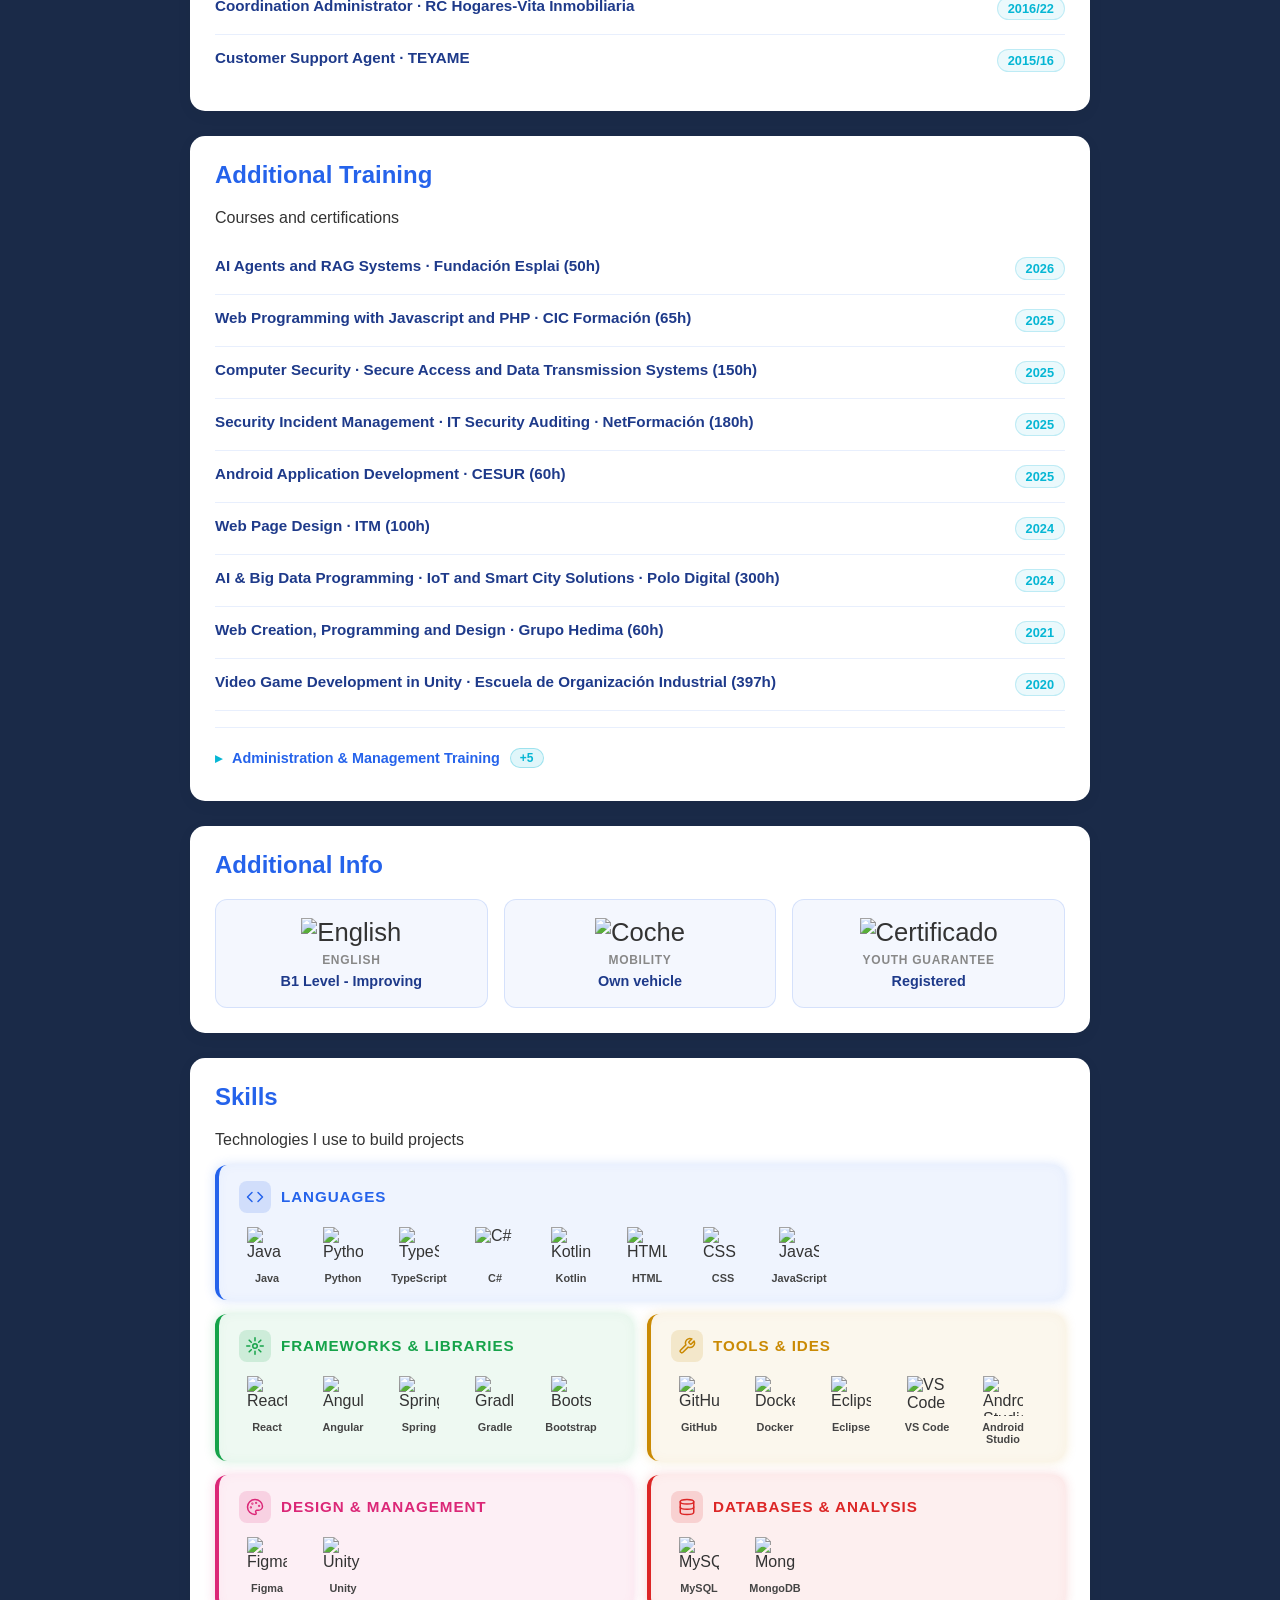
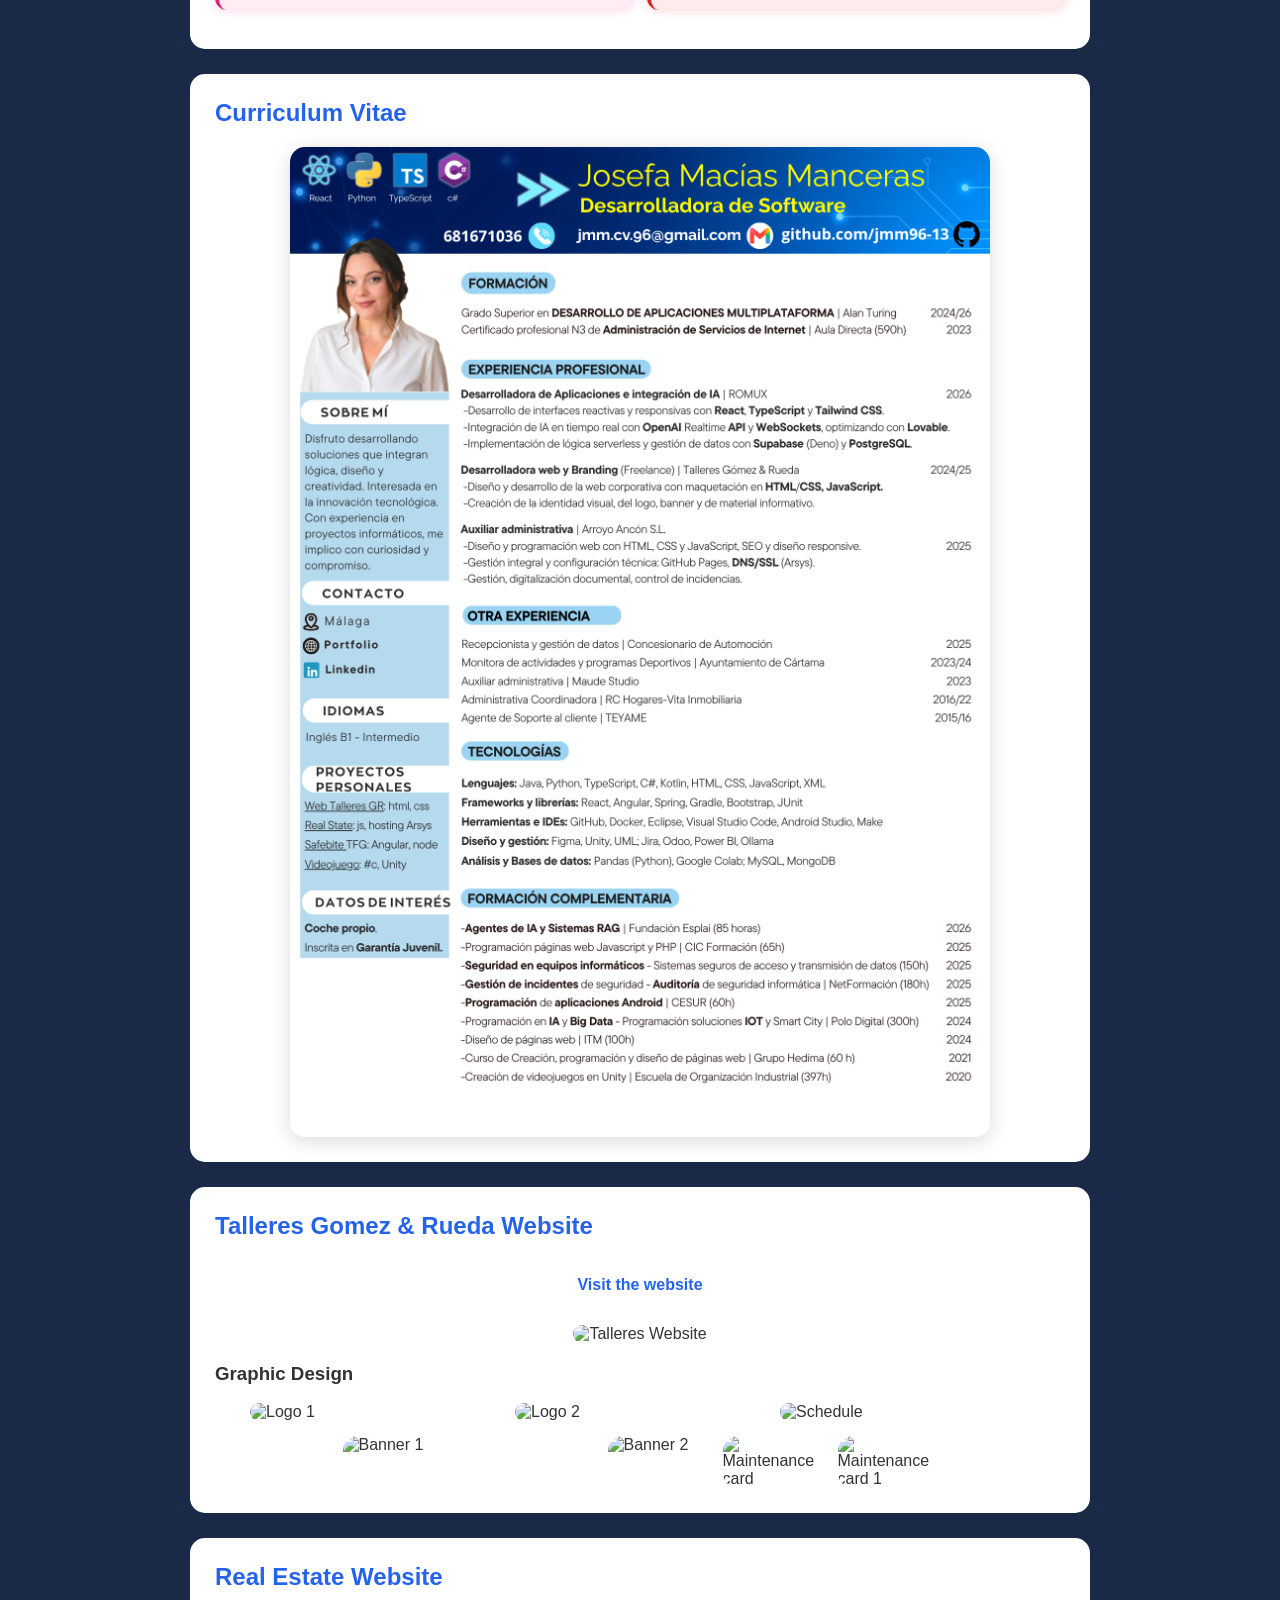
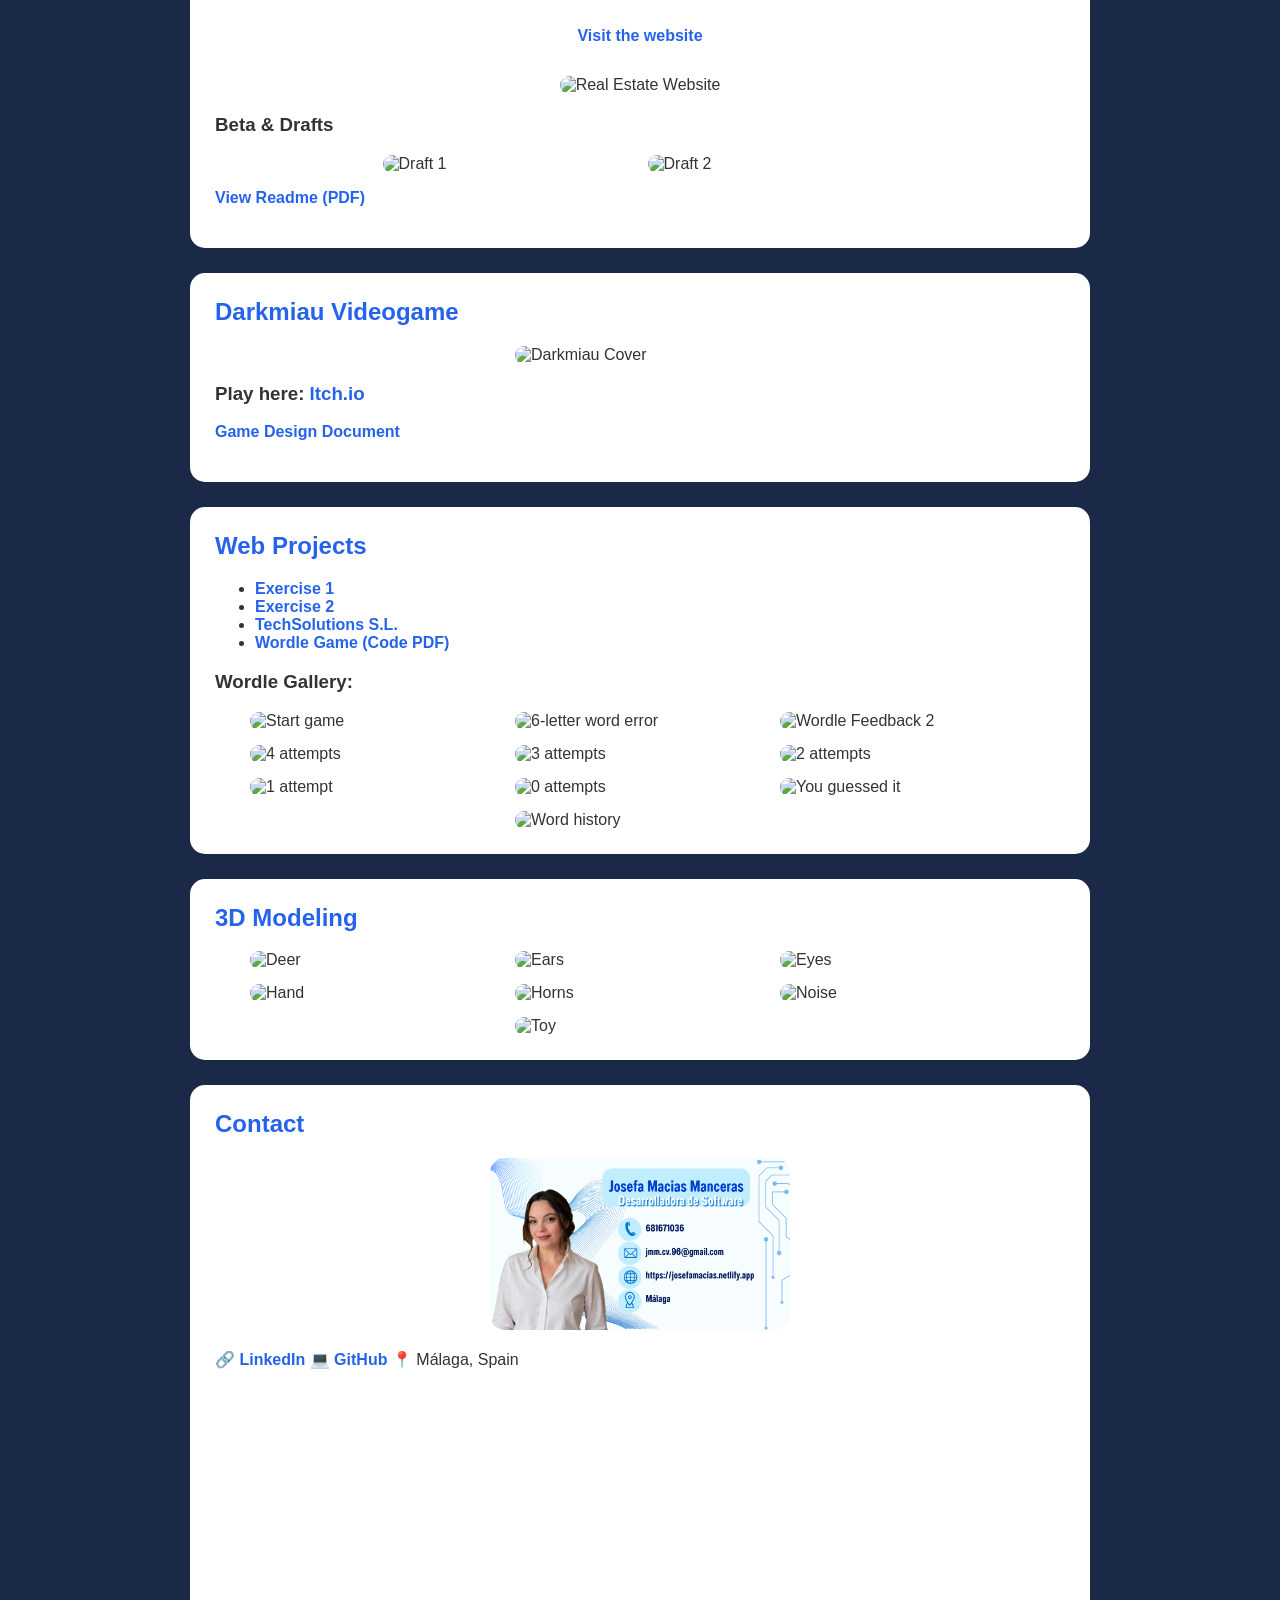
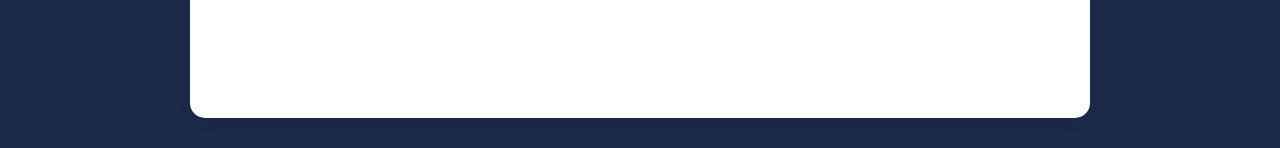
==== commit 292d2ea2: "añadida seccion de formacion en administracion y gestion" ====
--- a/en/index.html
+++ b/en/index.html
@@ -234,6 +234,42 @@
           <span class="cv-date">2020</span>
         </div>
       </div>
+
+      <details class="formacion-extra">
+  <summary>Administration & Management Training <span class="summary-badge">+5</span></summary>
+
+        <div class="cv-item">
+            <div class="cv-item-header">
+            <span class="cv-role">Level 3 Professional Certificate · Creation and Management of Microenterprises · Grupo Vértice (520h)</span>
+            <span class="cv-date">2025</span>
+            </div>
+        </div>
+        <div class="cv-item">
+            <div class="cv-item-header">
+            <span class="cv-role">Basic Accounting · IMFE (60h)</span>
+            <span class="cv-date">2025</span>
+            </div>
+        </div>
+        <div class="cv-item">
+            <div class="cv-item-header">
+            <span class="cv-role">Labour and Accounting Management · CEHE (75h)</span>
+            <span class="cv-date">2025</span>
+            </div>
+        </div>
+        <div class="cv-item">
+            <div class="cv-item-header">
+            <span class="cv-role">Security Guidelines, Network and Systems Protection in the Business Environment (20h)</span>
+            <span class="cv-date">2024</span>
+            </div>
+        </div>
+        <div class="cv-item">
+            <div class="cv-item-header">
+            <span class="cv-role">Environmental Management System in the Company · Jerez Chamber of Commerce (75h)</span>
+            <span class="cv-date">2024</span>
+            </div>
+        </div>
+        </details>
+
     </section>
 
     <!-- ADDITIONAL INFO -->
--- a/css/styles.css
+++ b/css/styles.css
@@ -537,6 +537,49 @@
   margin-bottom: 4px;
 }
 
+/* Desplegable formación extra */
+.formacion-extra {
+  margin-top: 16px;
+  border-top: 1px solid rgba(37,99,235,0.1);
+  padding-top: 12px;
+}
+
+.formacion-extra summary {
+  cursor: pointer;
+  font-weight: bold;
+  color: #2563eb;
+  font-size: 0.9rem;
+  list-style: none;
+  display: flex;
+  align-items: center;
+  gap: 10px;
+  padding: 8px 0;
+  user-select: none;
+}
+
+.formacion-extra summary::-webkit-details-marker { display: none; }
+
+.formacion-extra summary::before {
+  content: '▸';
+  color: #06b6d4;
+  transition: transform 0.3s ease;
+  font-size: 0.9rem;
+}
+
+.formacion-extra[open] summary::before {
+  transform: rotate(90deg);
+}
+
+.summary-badge {
+  background: rgba(6,182,212,0.12);
+  color: #06b6d4;
+  border: 1px solid rgba(6,182,212,0.3);
+  border-radius: 50px;
+  padding: 2px 9px;
+  font-size: 0.75rem;
+  font-weight: bold;
+}
+
 /* Datos de interés */
 .datos-grid {
   display: flex;
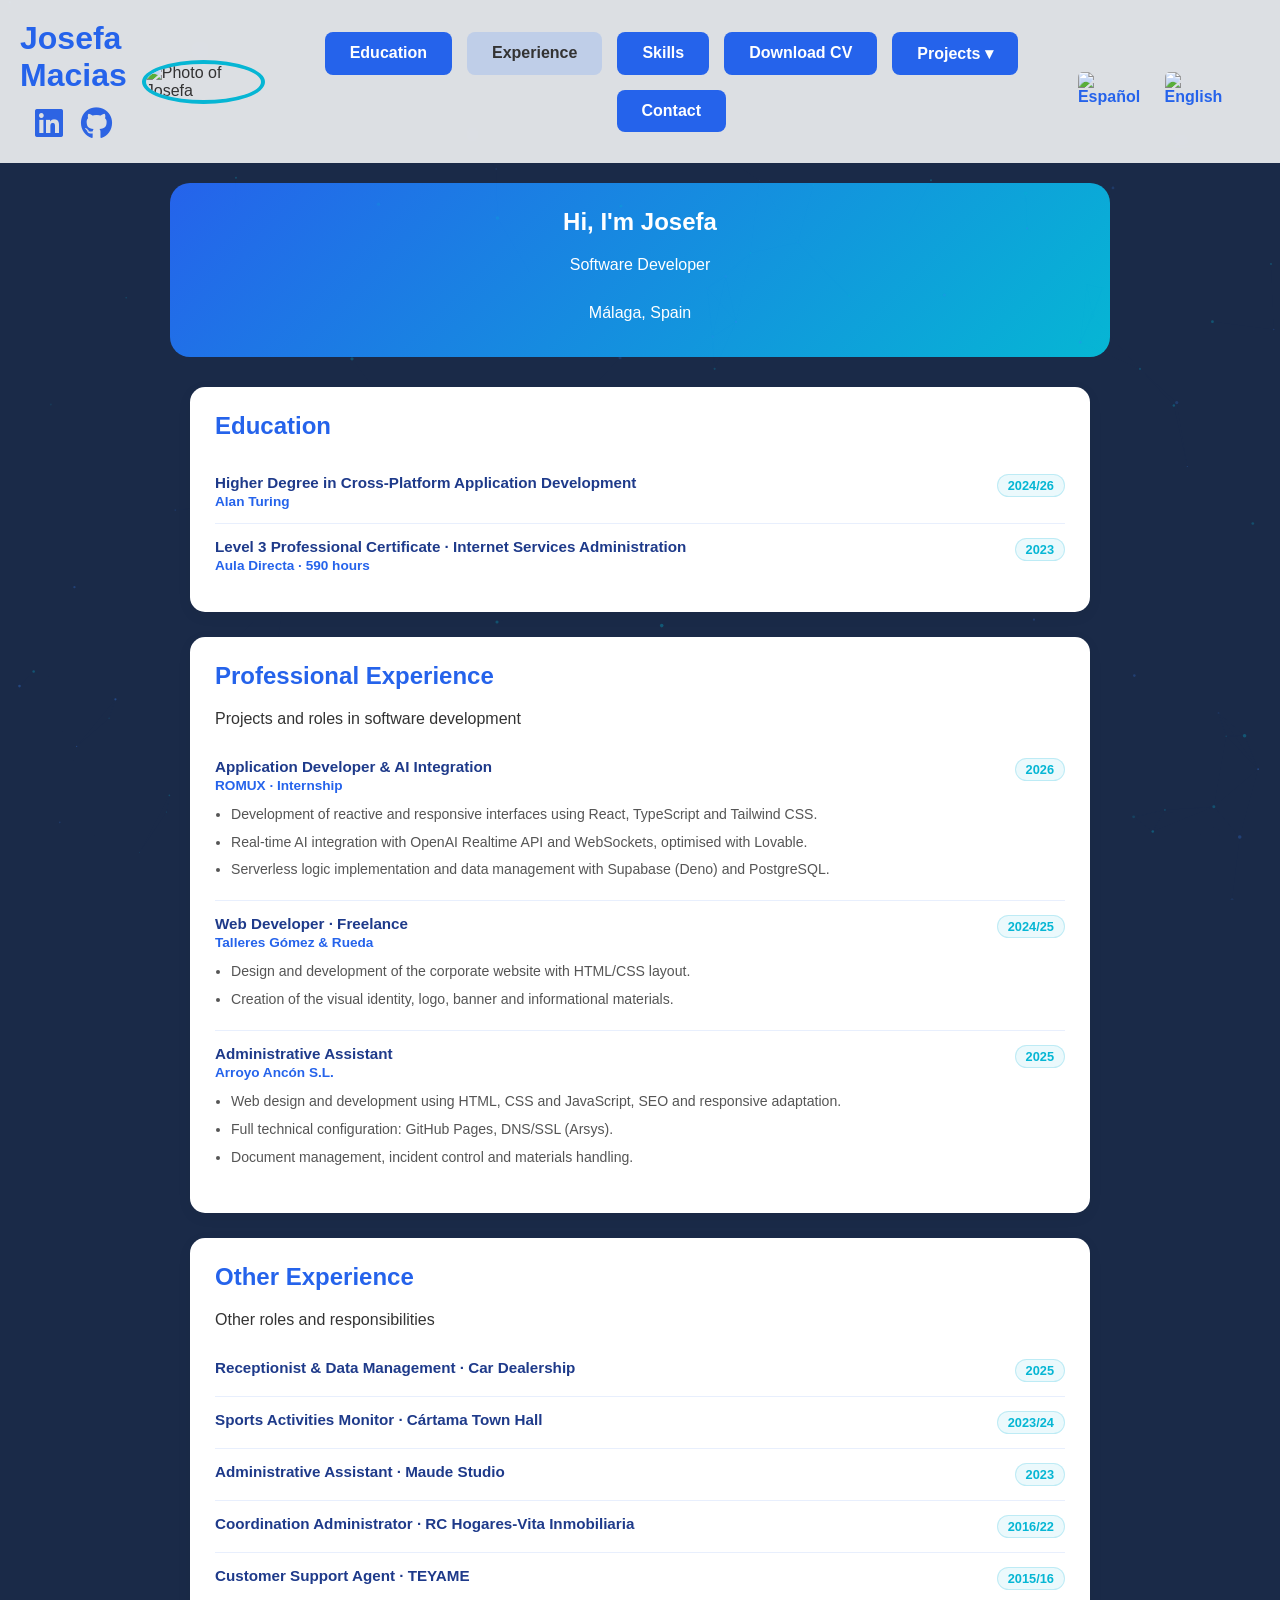
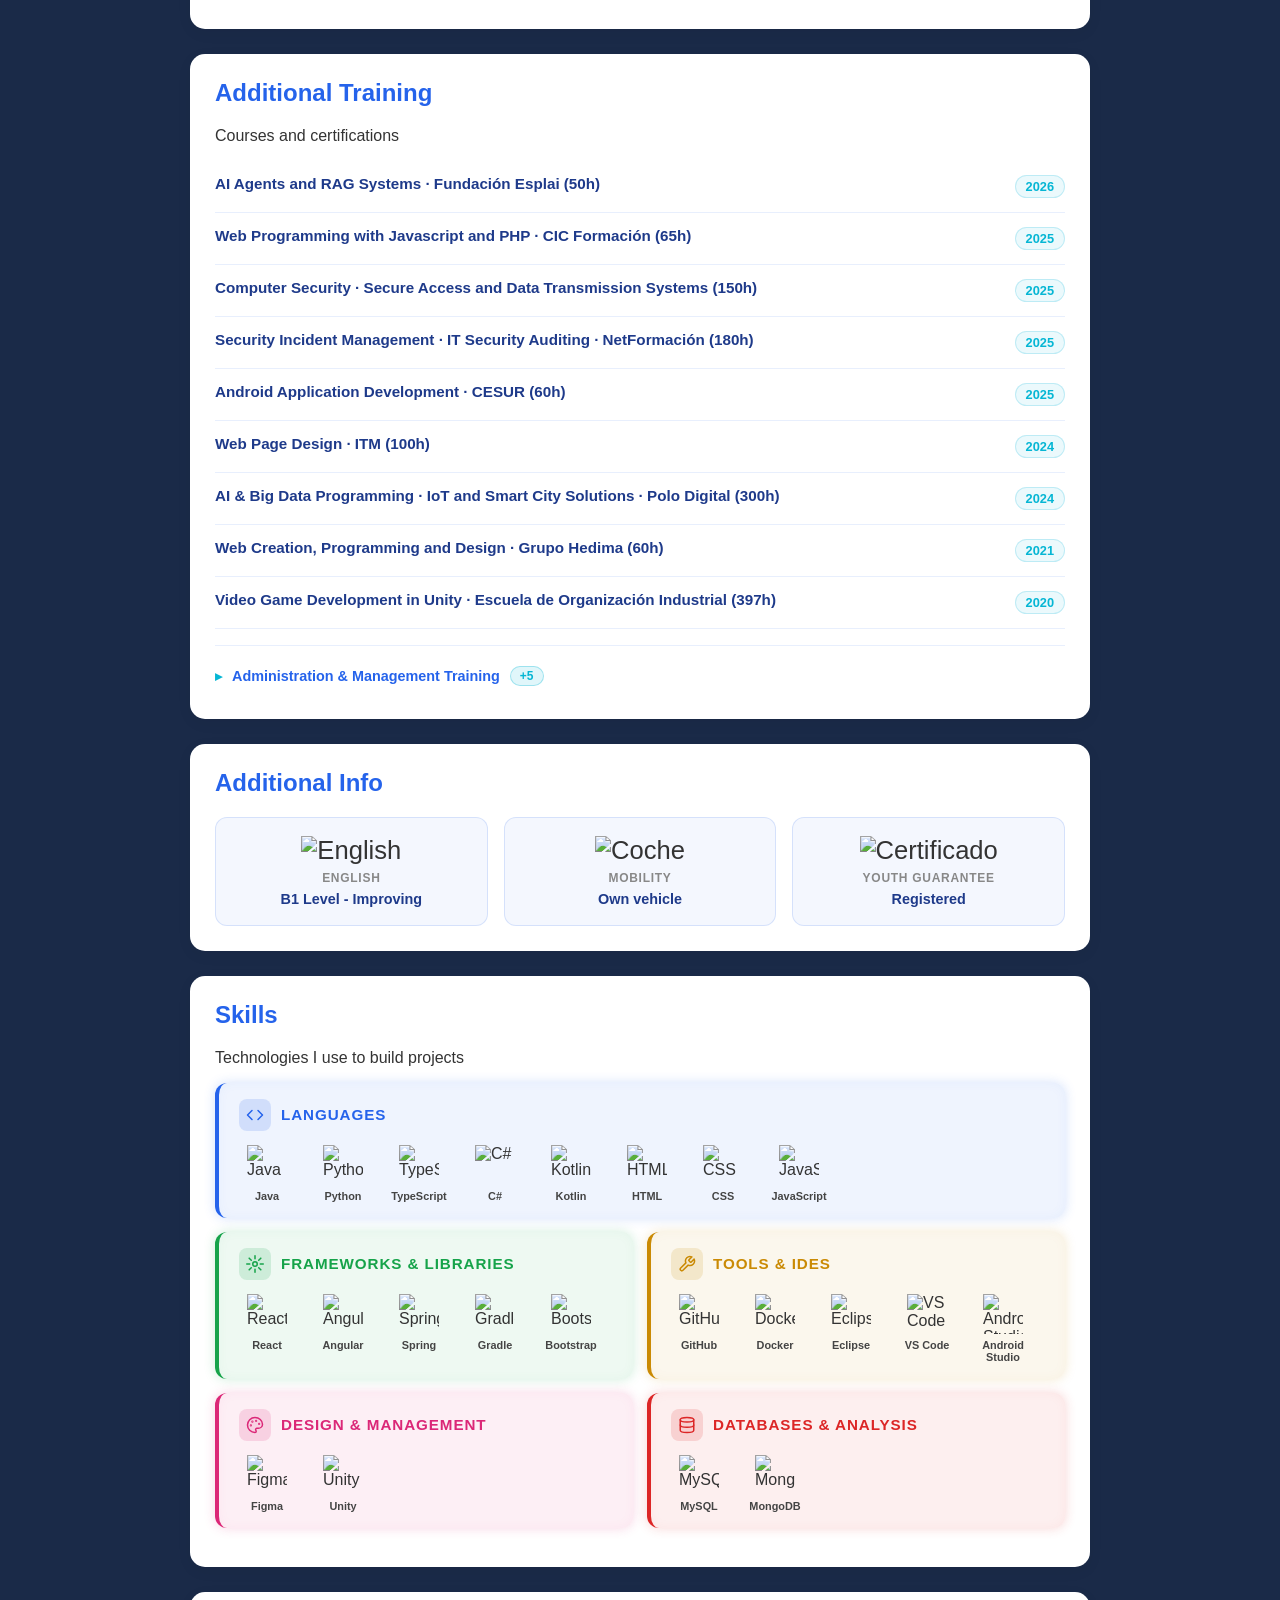
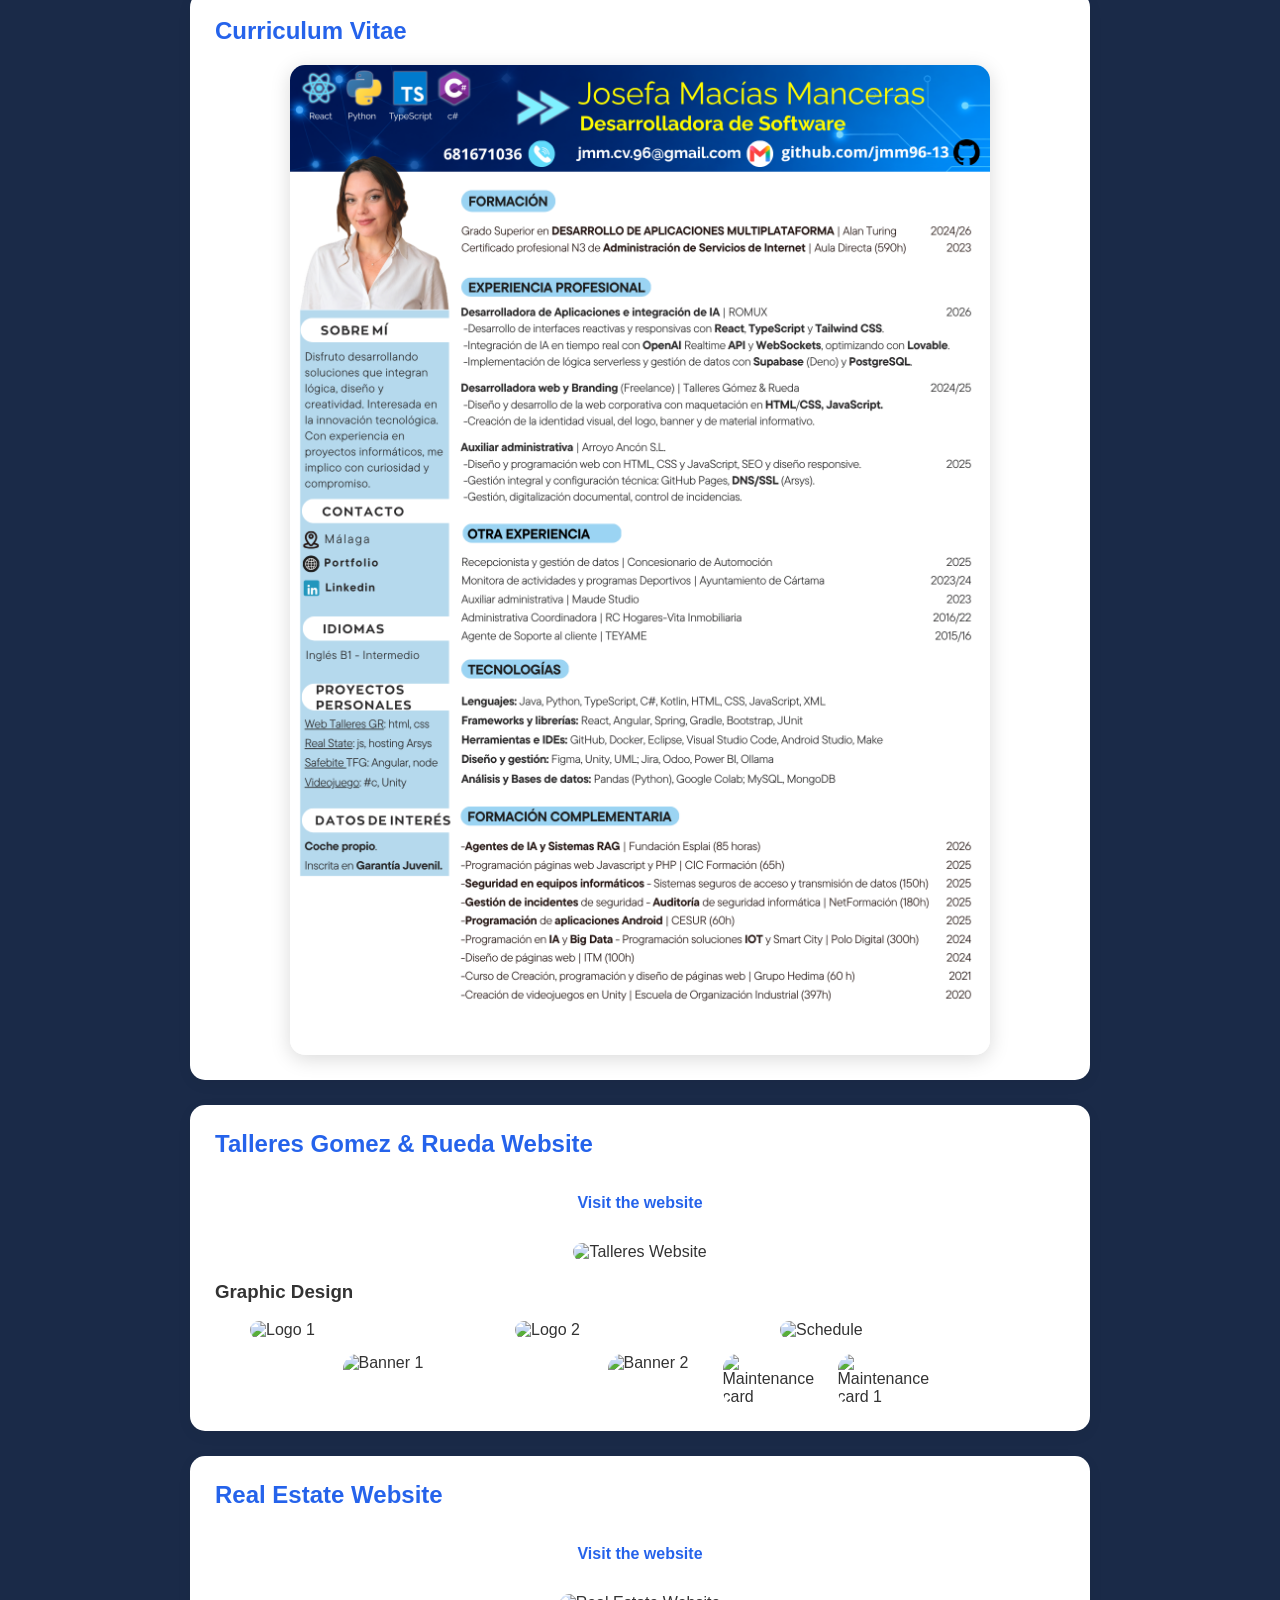
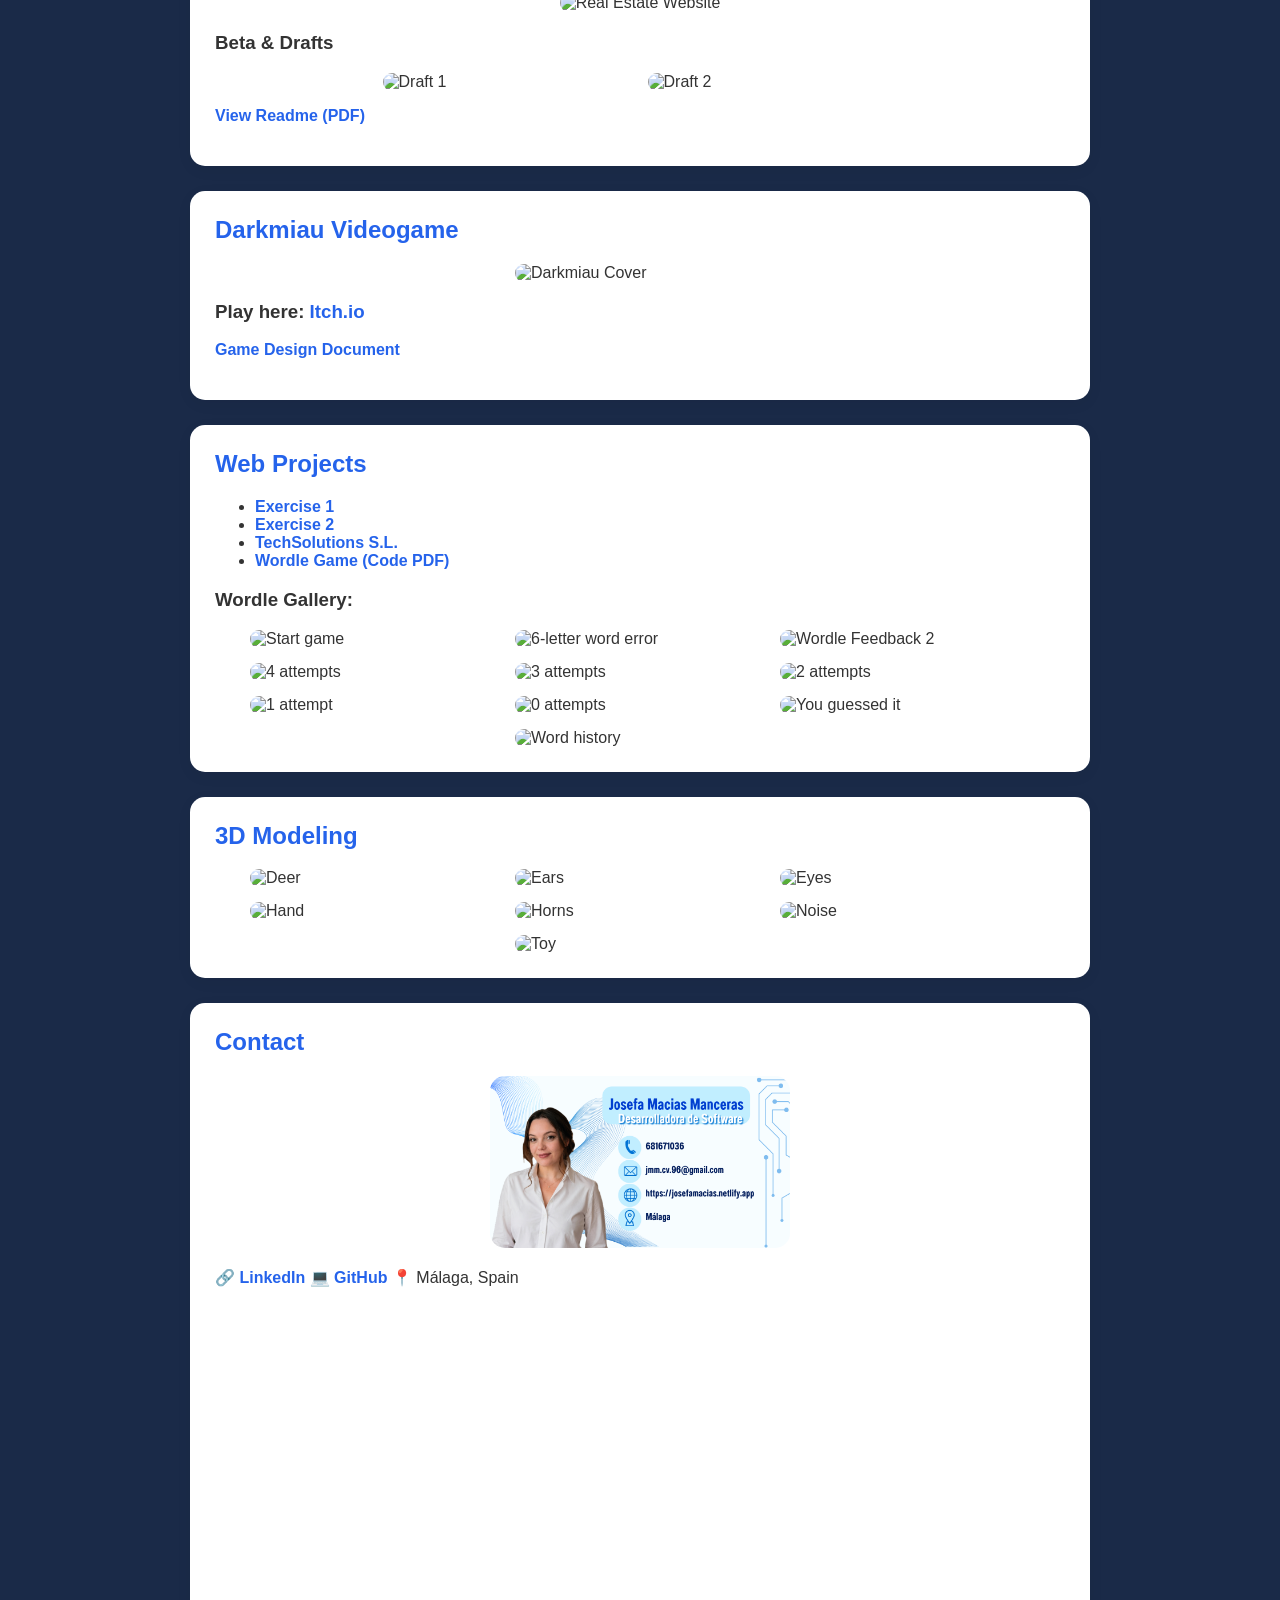
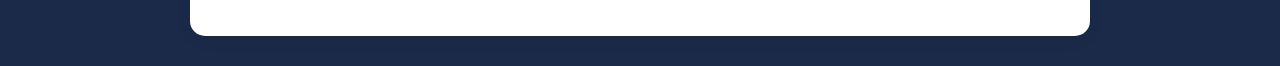
==== commit b5b13c46: "arreglado bug del parpadeo, añadido desplegable al banner para mas espacio" ====
--- a/en/index.html
+++ b/en/index.html
@@ -36,11 +36,16 @@
       <a href="#experience">Experience</a>
       <a href="#skills">Skills</a>
       <a href="#cv">Download CV</a>
-      <a href="#talleres">TalleresGR</a>
-      <a href="#realestate">Real Estate</a>
-      <a href="#darkmiau">Darkmiau</a>
-      <a href="#projects">Web</a>
-      <a href="#modeling">3D</a>
+      <div class="nav-dropdown">
+        <button class="nav-dropdown-btn">Projects ▾</button>
+        <div class="nav-dropdown-menu">
+            <a href="#talleres">TalleresGR</a>
+            <a href="#realestate">Real Estate</a>
+            <a href="#darkmiau">Darkmiau</a>
+            <a href="#proyectos">Web</a>
+            <a href="#modelado">3D</a>
+        </div>
+        </div>
       <a href="#contact">Contact</a>
     </nav>
 
--- a/css/styles.css
+++ b/css/styles.css
@@ -83,11 +83,10 @@
   }
 }
 
-
 /* Hero */
 .hero {
     text-align: center;
-    padding: 60px 20px;
+    padding: 5px 20px;
     background: linear-gradient(135deg, #2563eb, #06b6d4);
     color: white;
     border-radius: 20px;
@@ -95,6 +94,11 @@
     max-width: 900px;
     animation: fadeIn 2s ease;
 }
+
+/* Evita que el typing effect mueva la página */
+.hero p {
+    min-height: 2em;
+  }
 
 @keyframes fadeIn {
     from { opacity: 0; transform: translateY(30px); }
@@ -128,6 +132,79 @@
 .project h2 {
     color: #2563eb;
     margin-top: 0;
+}
+
+/* Nav dropdown */
+.nav-dropdown {
+  position: relative;
+}
+
+.nav-dropdown-btn {
+  background-color: #2563eb;
+  padding: 12px 25px;
+  color: #fff;
+  border: none;
+  font-weight: bold;
+  border-radius: 8px;
+  cursor: pointer;
+  font-size: 1rem;
+  transition: all 0.3s ease;
+}
+
+.nav-dropdown-btn:hover {
+  background-color: #06b6d4;
+  transform: translateY(-3px);
+  box-shadow: 0 4px 15px rgba(0,0,0,0.2);
+}
+
+.nav-dropdown-menu {
+  display: none;
+  position: absolute;
+  top: 100%;
+  left: 0;
+  background: #fff;
+  border-radius: 10px;
+  box-shadow: 0 8px 24px rgba(0,0,0,0.12);
+  min-width: 160px;
+  z-index: 200;
+  overflow: hidden;
+  padding-top: 8px;
+}
+
+.nav-dropdown-menu a {
+  display: block;
+  padding: 11px 18px;
+  color: #2563eb;
+  font-weight: bold;
+  font-size: 0.9rem;
+  border-bottom: 1px solid rgba(37,99,235,0.08);
+  transition: background 0.2s ease, color 0.2s ease;
+}
+
+.nav-dropdown-menu a:last-child {
+  border-bottom: none;
+}
+
+.nav-dropdown-menu a:hover {
+  background: rgba(37,99,235,0.07);
+  color: #06b6d4;
+}
+
+.nav-dropdown:hover .nav-dropdown-menu,
+.nav-dropdown.open .nav-dropdown-menu {
+  display: block;
+}
+
+.nav-dropdown-menu a {
+  display: block;
+  padding: 11px 18px;
+  color: #2563eb;
+  font-weight: bold;
+  font-size: 0.9rem;
+  border-bottom: 1px solid rgba(37,99,235,0.08);
+  background-color: #fff;  /* ← añade esto */
+  border-radius: 0;         /* ← y esto */
+  transition: background 0.2s ease, color 0.2s ease;
 }
 
 /* Galerías de imágenes */
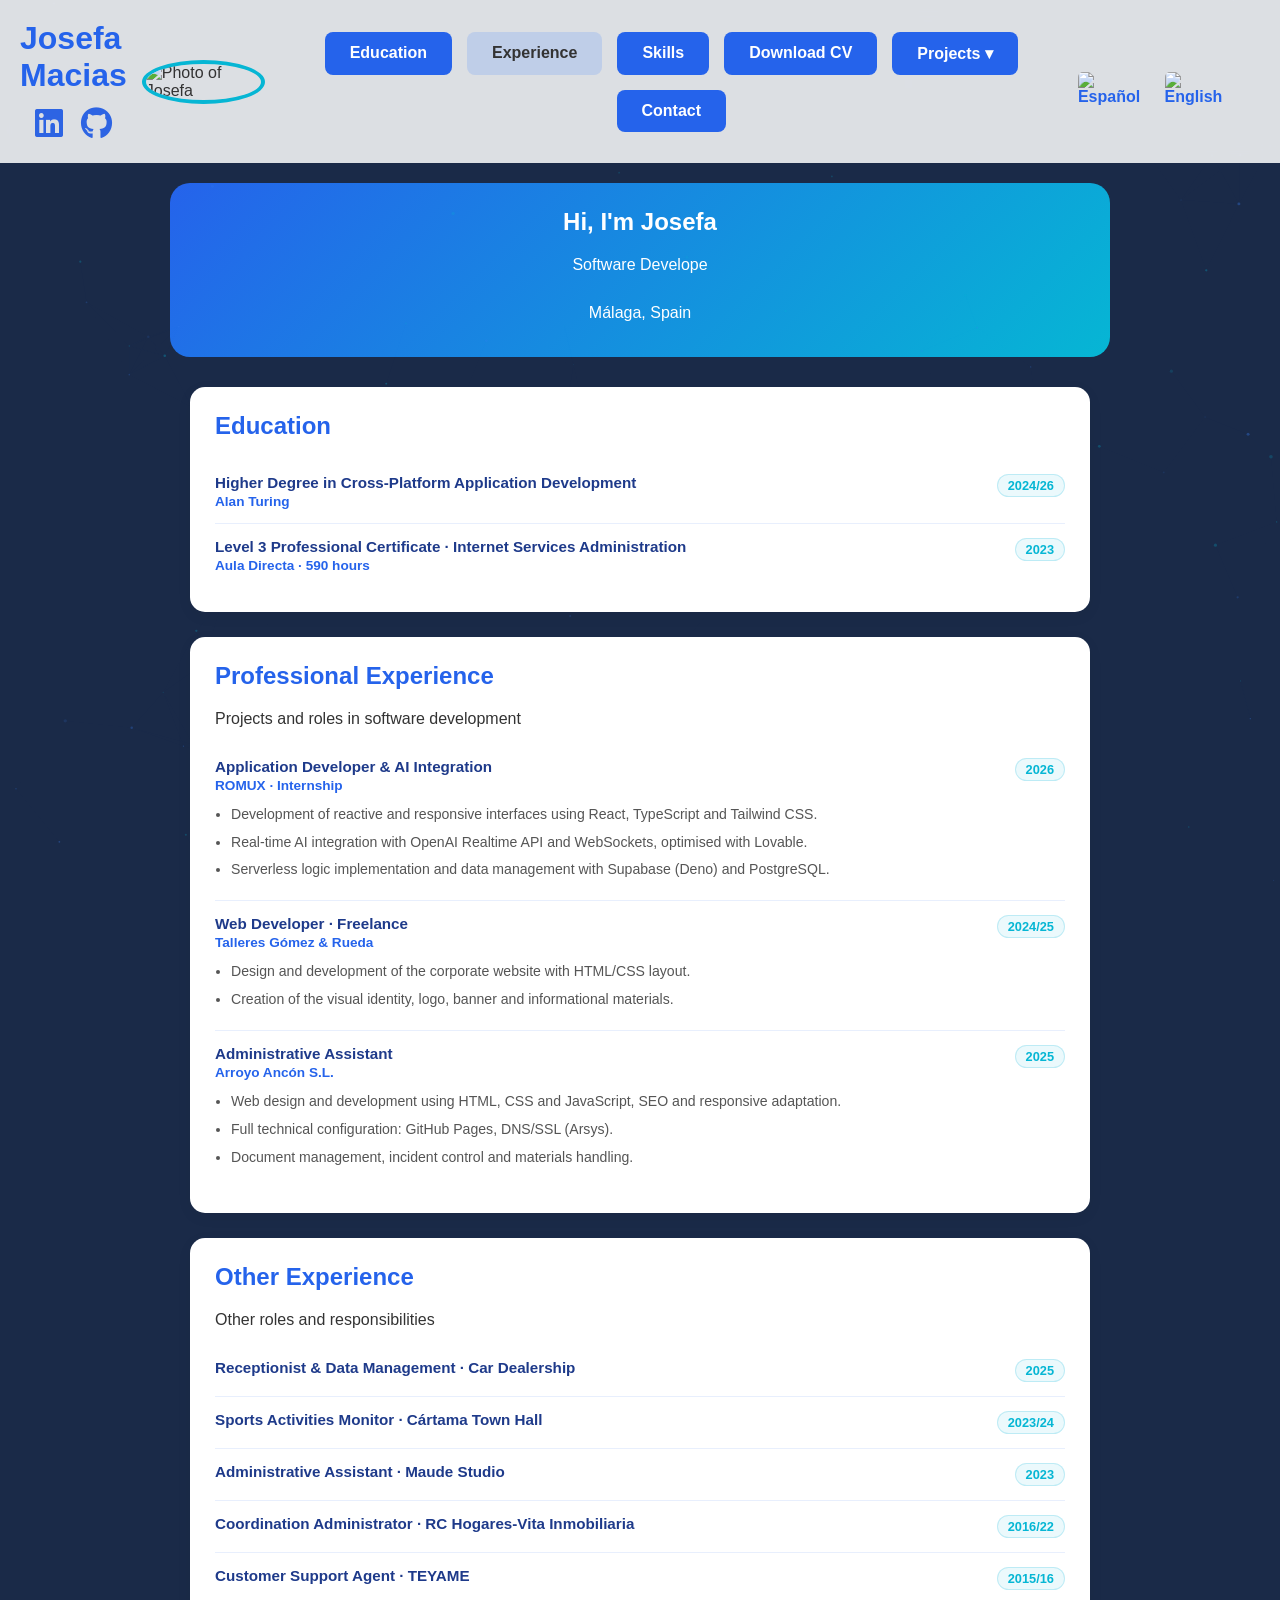
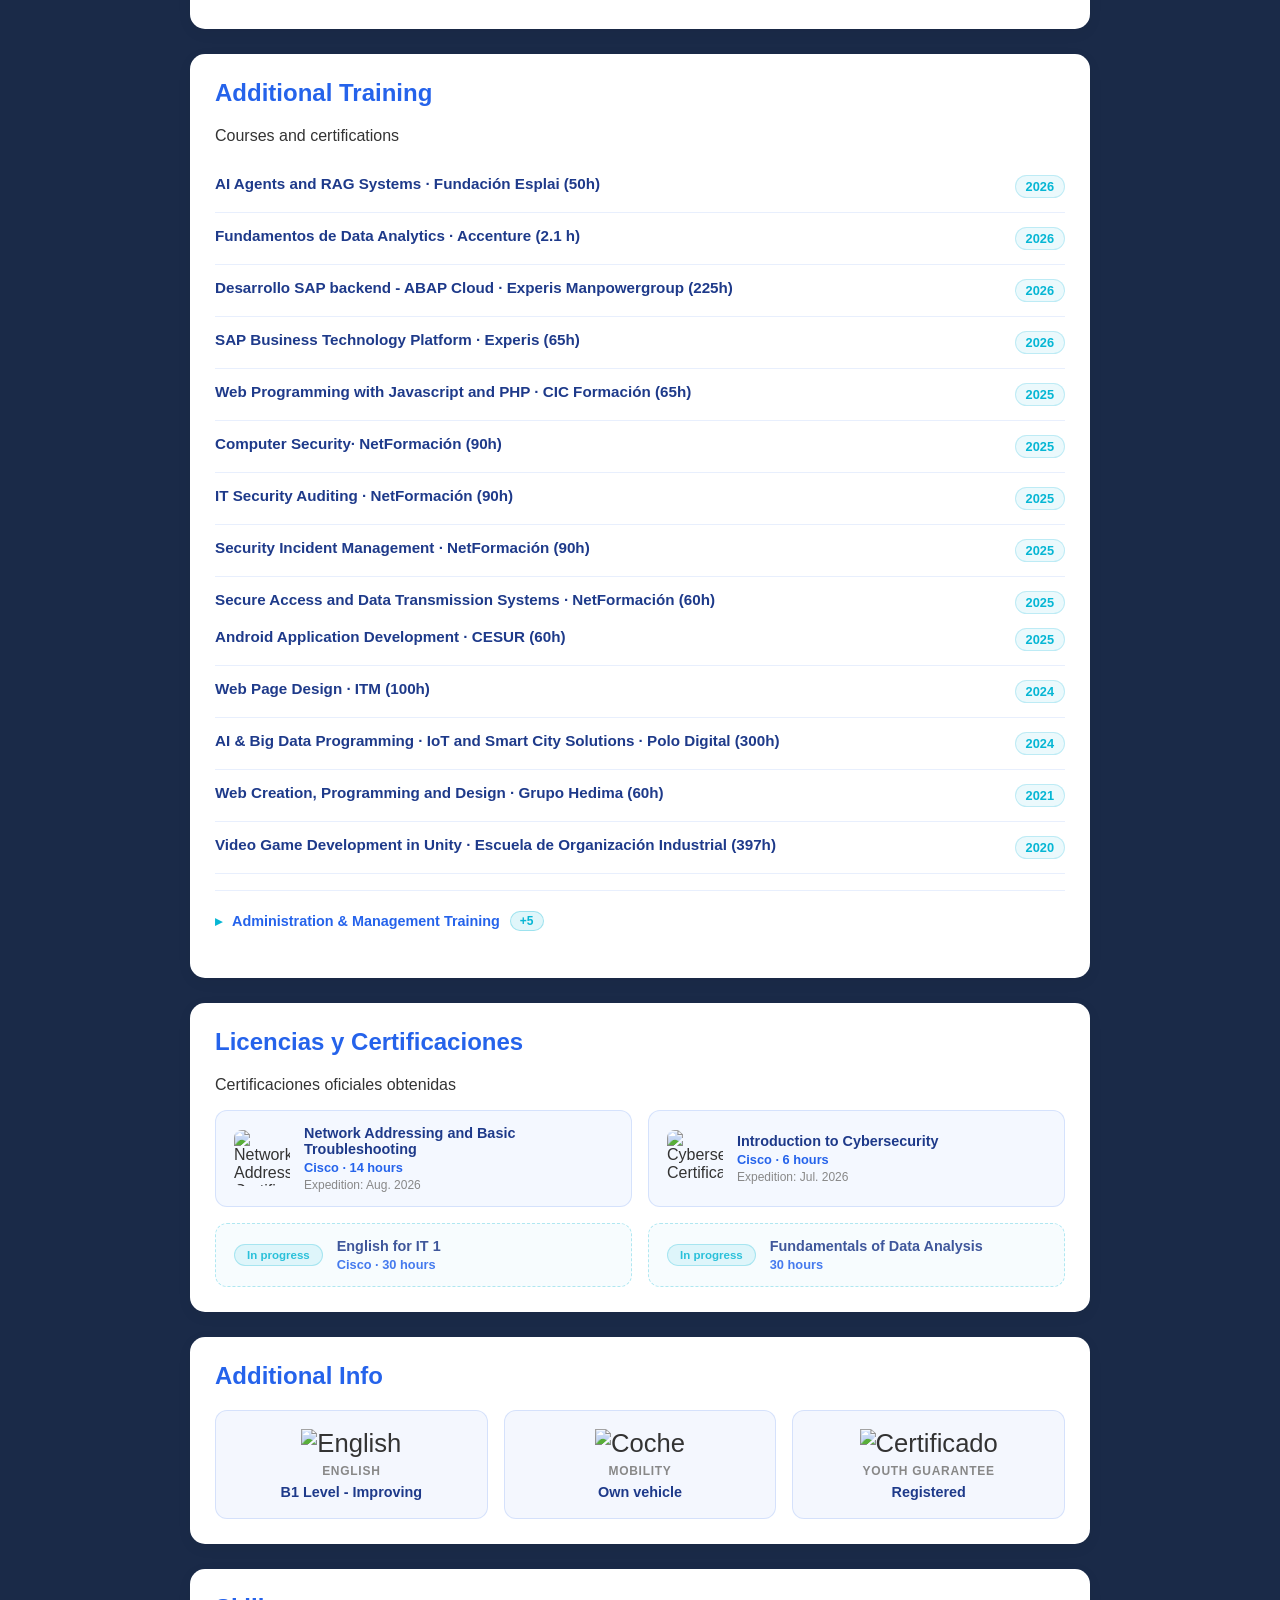
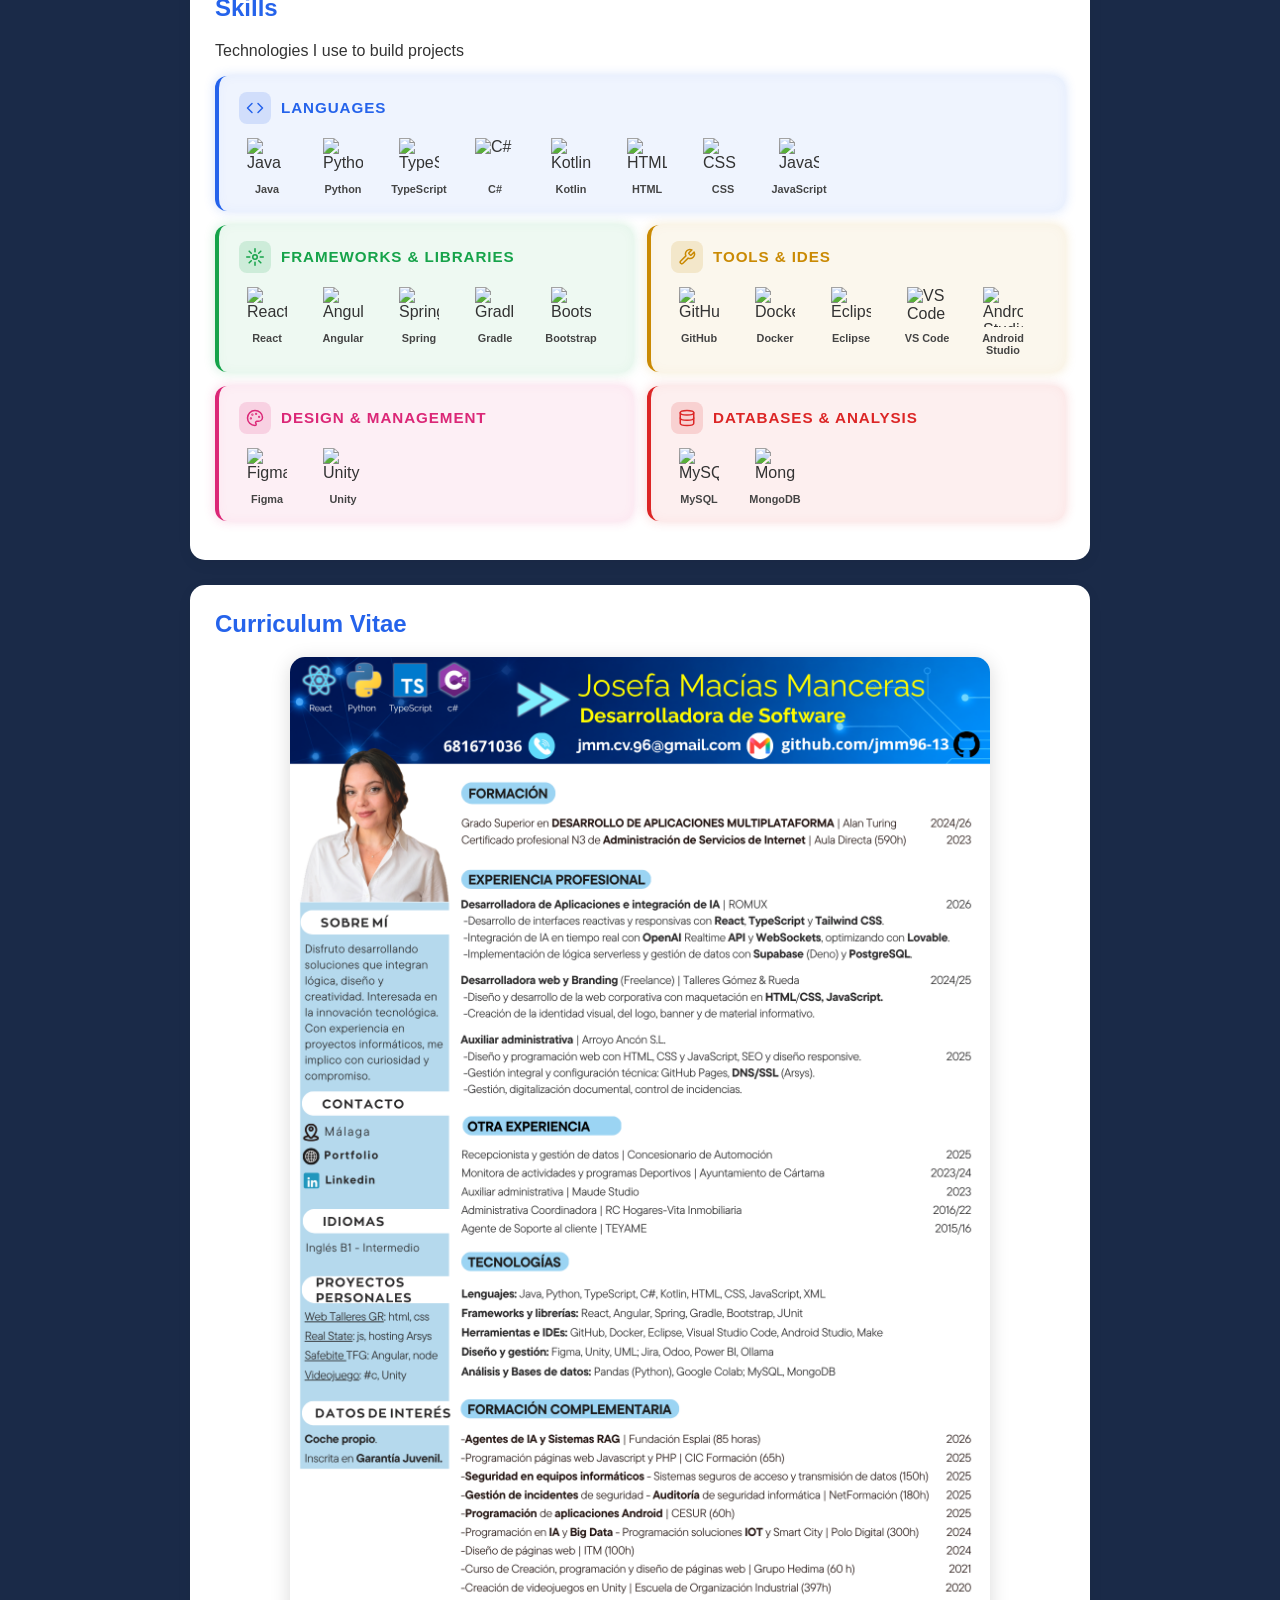
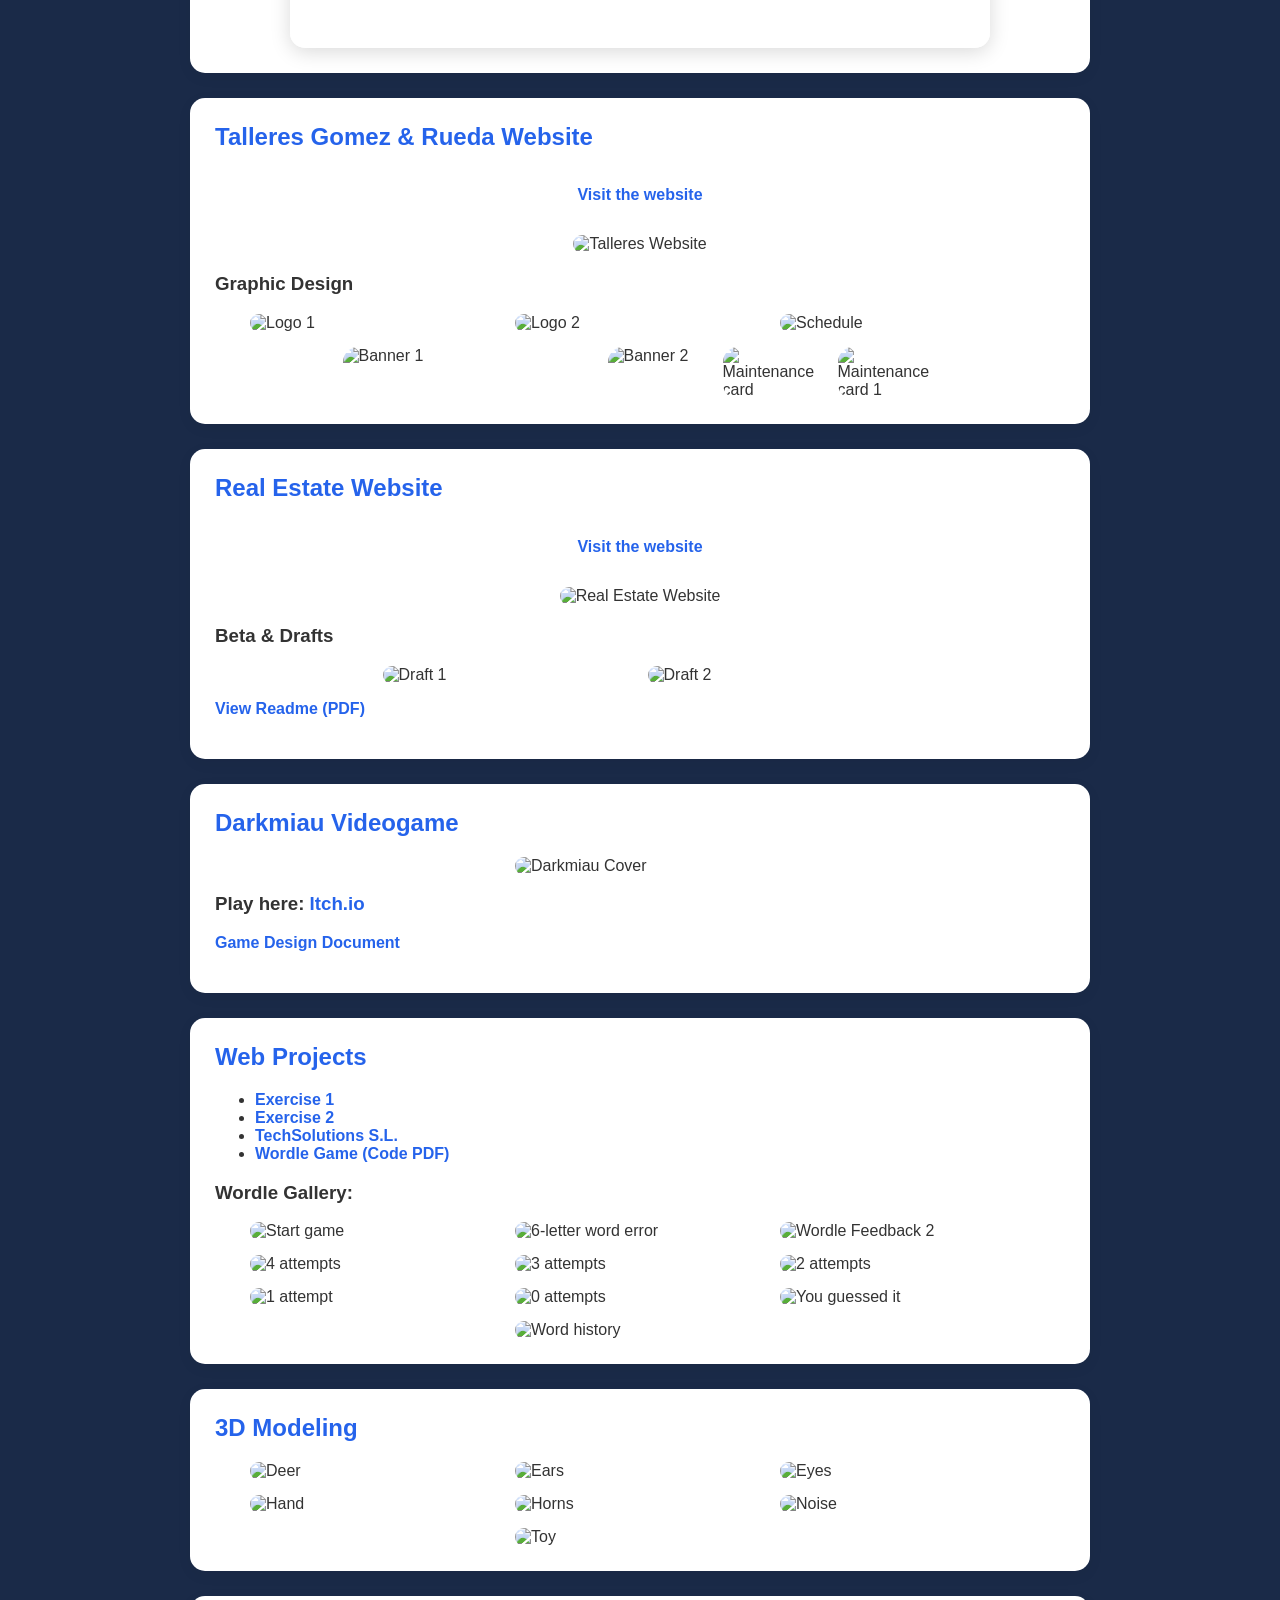
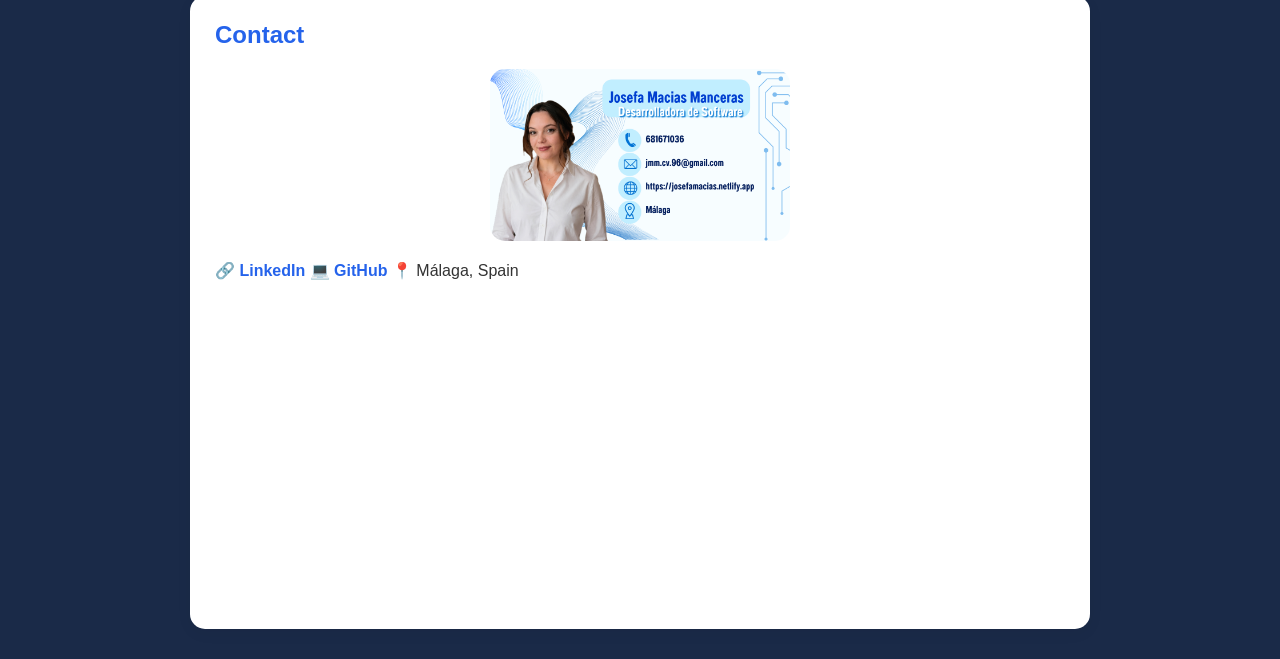
==== commit 7fe27bdc: "añadidos nuevos cursos, y seccion de certificados, traduccion incluida" ====
--- a/en/index.html
+++ b/en/index.html
@@ -192,23 +192,52 @@
         </div>
       </div>
       <div class="cv-item">
+    <div class="cv-item-header">
+      <span class="cv-role">Fundamentos de Data Analytics · Accenture (2.1 h)</span>
+      <span class="cv-date">2026</span>
+    </div>
+  </div>
+  <div class="cv-item">
+    <div class="cv-item-header">
+      <span class="cv-role">Desarrollo SAP backend - ABAP Cloud · Experis Manpowergroup (225h)</span>
+      <span class="cv-date">2026</span>
+    </div>
+  </div>
+    <div class="cv-item">
+    <div class="cv-item-header">
+      <span class="cv-role">SAP Business Technology Platform · Experis (65h)</span>
+      <span class="cv-date">2026</span>
+    </div>
+  </div>
+      <div class="cv-item">
         <div class="cv-item-header">
           <span class="cv-role">Web Programming with Javascript and PHP · CIC Formación (65h)</span>
           <span class="cv-date">2025</span>
         </div>
       </div>
       <div class="cv-item">
-        <div class="cv-item-header">
-          <span class="cv-role">Computer Security · Secure Access and Data Transmission Systems (150h)</span>
-          <span class="cv-date">2025</span>
-        </div>
-      </div>
-      <div class="cv-item">
-        <div class="cv-item-header">
-          <span class="cv-role">Security Incident Management · IT Security Auditing · NetFormación (180h)</span>
-          <span class="cv-date">2025</span>
-        </div>
-      </div>
+    <div class="cv-item-header">
+      <span class="cv-role">Computer Security· NetFormación (90h)</span>
+      <span class="cv-date">2025</span>
+    </div>
+  </div>
+      <div class="cv-item">
+    <div class="cv-item-header">
+      <span class="cv-role"> IT Security Auditing · NetFormación (90h)</span>
+      <span class="cv-date">2025</span>
+    </div>
+  </div>
+    <div class="cv-item">
+    <div class="cv-item-header">
+      <span class="cv-role">Security Incident Management · NetFormación (90h)</span>
+      <span class="cv-date">2025</span>
+    </div>
+  </div>
+    <div class="cv-item">
+    <div class="cv-item-header">
+      <span class="cv-role">Secure Access and Data Transmission Systems · NetFormación (60h)</span>
+      <span class="cv-date">2025</span>
+    </div>
       <div class="cv-item">
         <div class="cv-item-header">
           <span class="cv-role">Android Application Development · CESUR (60h)</span>
@@ -276,6 +305,49 @@
         </details>
 
     </section>
+
+    <!-- LICENCIAS Y CERTIFICACIONES -->
+<section id="certificaciones" class="project fade-in">
+  <h2 class="title">Licencias y Certificaciones</h2>
+  <p class="section-sub">Certificaciones oficiales obtenidas</p>
+
+  <div class="cert-grid">
+
+    <div class="cert-card">
+      <img src="documentos/certificaciones/cert_network.png" alt="Network Addressing Certificate">
+      <div class="cert-info">
+        <span class="cert-name">Network Addressing and Basic Troubleshooting</span>
+        <span class="cert-issuer">Cisco · 14 hours</span>
+        <span class="cert-date">Expedition: Aug. 2026</span>
+      </div>
+    </div>
+
+    <div class="cert-card">
+      <img src="documentos/certificaciones/cert_cybersecurity.png" alt="Cybersecurity Certificate">
+      <div class="cert-info">
+        <span class="cert-name">Introduction to Cybersecurity</span>
+        <span class="cert-issuer">Cisco · 6 hours</span>
+        <span class="cert-date">Expedition: Jul. 2026</span>
+      </div>
+    </div>
+
+    <div class="cert-card cert-pending">
+      <div class="cert-badge-pending">In progress</div>
+      <div class="cert-info">
+        <span class="cert-name">English for IT 1</span>
+        <span class="cert-issuer">Cisco · 30 hours</span>
+      </div>
+    </div>
+
+    <div class="cert-card cert-pending">
+      <div class="cert-badge-pending">In progress</div>
+      <div class="cert-info">
+        <span class="cert-name">Fundamentals of Data Analysis</span>
+        <span class="cert-issuer">30 hours</span>
+      </div>
+    </div>
+  </div>
+</section>
 
     <!-- ADDITIONAL INFO -->
     <section id="info" class="project fade-in">
--- a/css/styles.css
+++ b/css/styles.css
@@ -657,6 +657,83 @@
   font-weight: bold;
 }
 
+/* Certificaciones */
+.cert-grid {
+  display: flex;
+  flex-wrap: wrap;
+  gap: 16px;
+  margin-top: 12px;
+}
+
+.cert-card {
+  display: flex;
+  align-items: center;
+  gap: 14px;
+  background: #f4f8ff;
+  border: 1px solid rgba(37,99,235,0.15);
+  border-radius: 12px;
+  padding: 14px 18px;
+  flex: 1 1 340px;
+  position: relative;
+  transition: transform 0.3s ease, box-shadow 0.3s ease;
+}
+
+.cert-card:hover {
+  transform: translateY(-3px);
+  box-shadow: 0 6px 20px rgba(37,99,235,0.12);
+}
+
+.cert-card img {
+  width: 56px;
+  height: 56px;
+  object-fit: contain;
+  border-radius: 8px;
+  flex-shrink: 0;
+}
+
+.cert-info {
+  display: flex;
+  flex-direction: column;
+  gap: 3px;
+}
+
+.cert-name {
+  font-weight: bold;
+  color: #1e3a8a;
+  font-size: 0.9rem;
+}
+
+.cert-issuer {
+  color: #2563eb;
+  font-size: 0.8rem;
+  font-weight: 600;
+}
+
+.cert-date {
+  color: #888;
+  font-size: 0.75rem;
+}
+
+/* Tarjetas en proceso */
+.cert-pending {
+  border-style: dashed;
+  border-color: rgba(6,182,212,0.35);
+  background: rgba(6,182,212,0.04);
+  opacity: 0.85;
+}
+
+.cert-badge-pending {
+  background: rgba(6,182,212,0.12);
+  color: #06b6d4;
+  border: 1px solid rgba(6,182,212,0.3);
+  border-radius: 50px;
+  padding: 4px 12px;
+  font-size: 0.72rem;
+  font-weight: bold;
+  white-space: nowrap;
+  flex-shrink: 0;
+}
+
 /* Datos de interés */
 .datos-grid {
   display: flex;
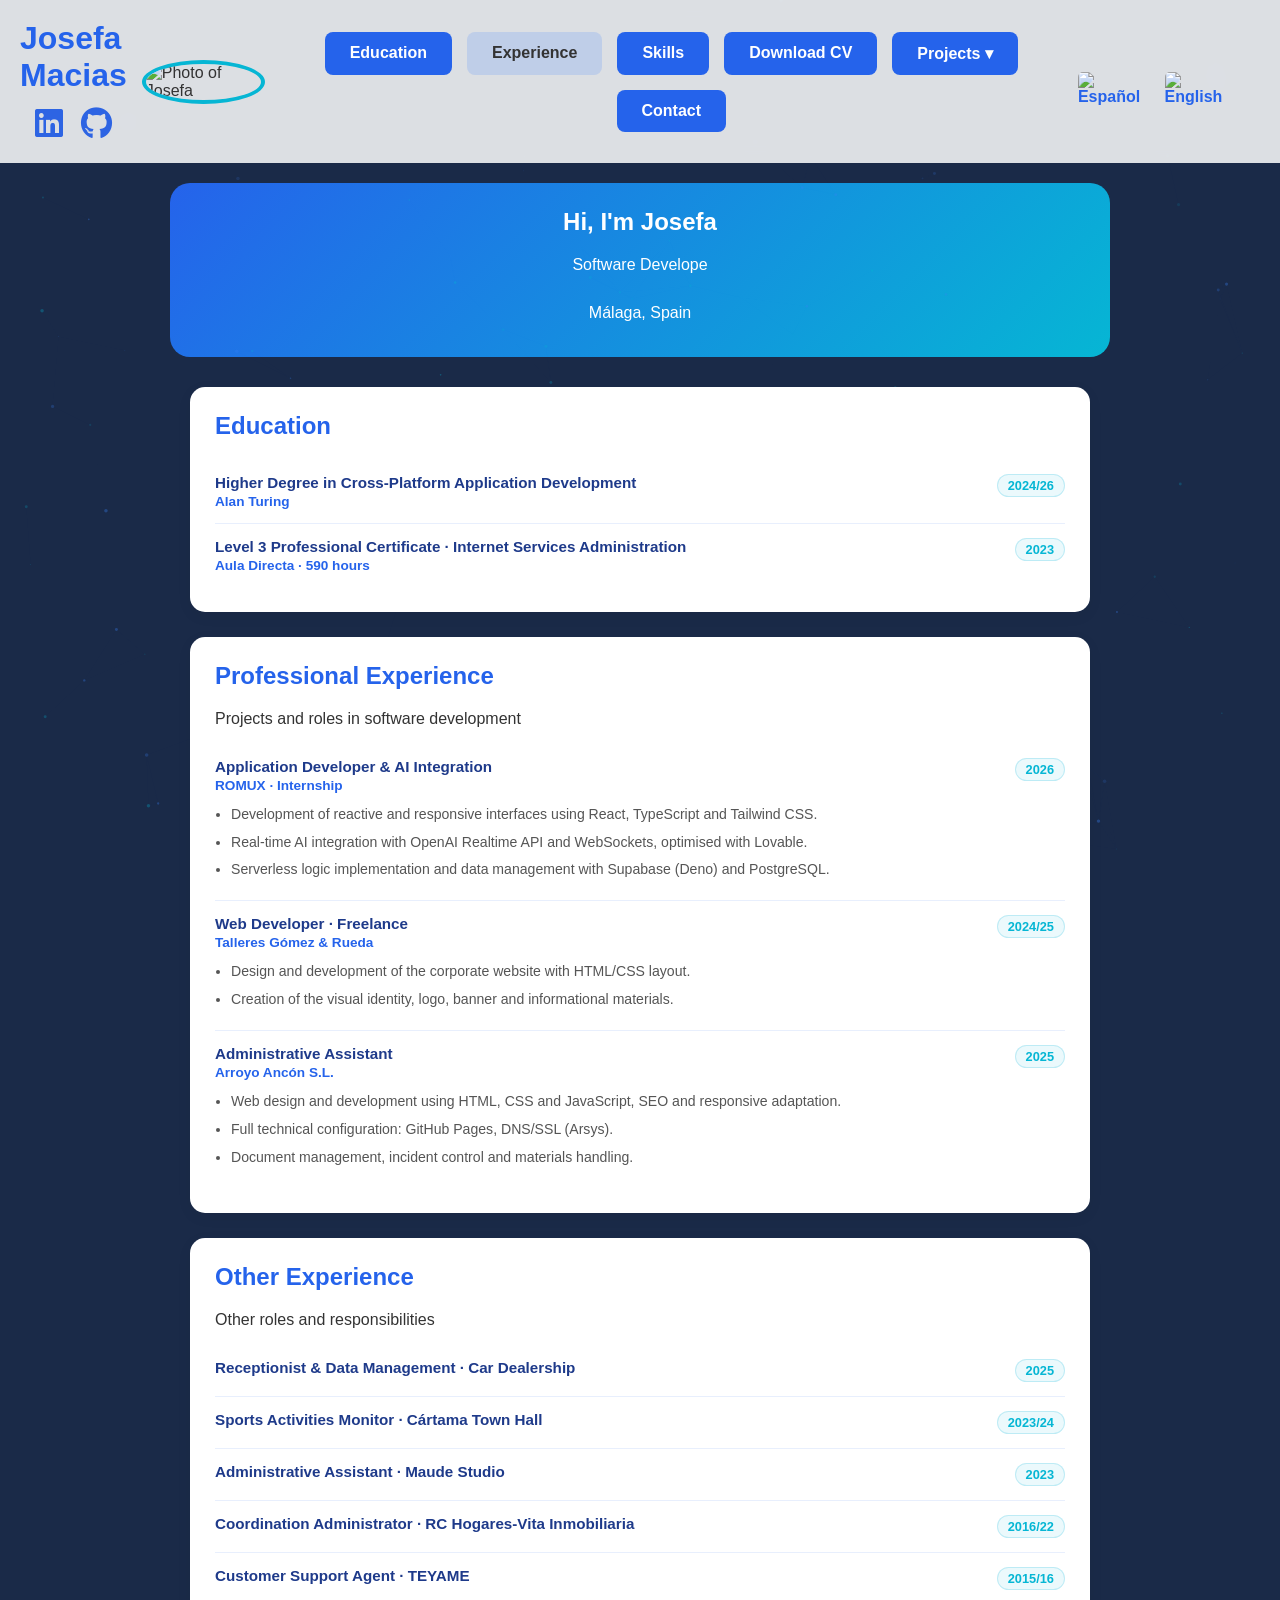
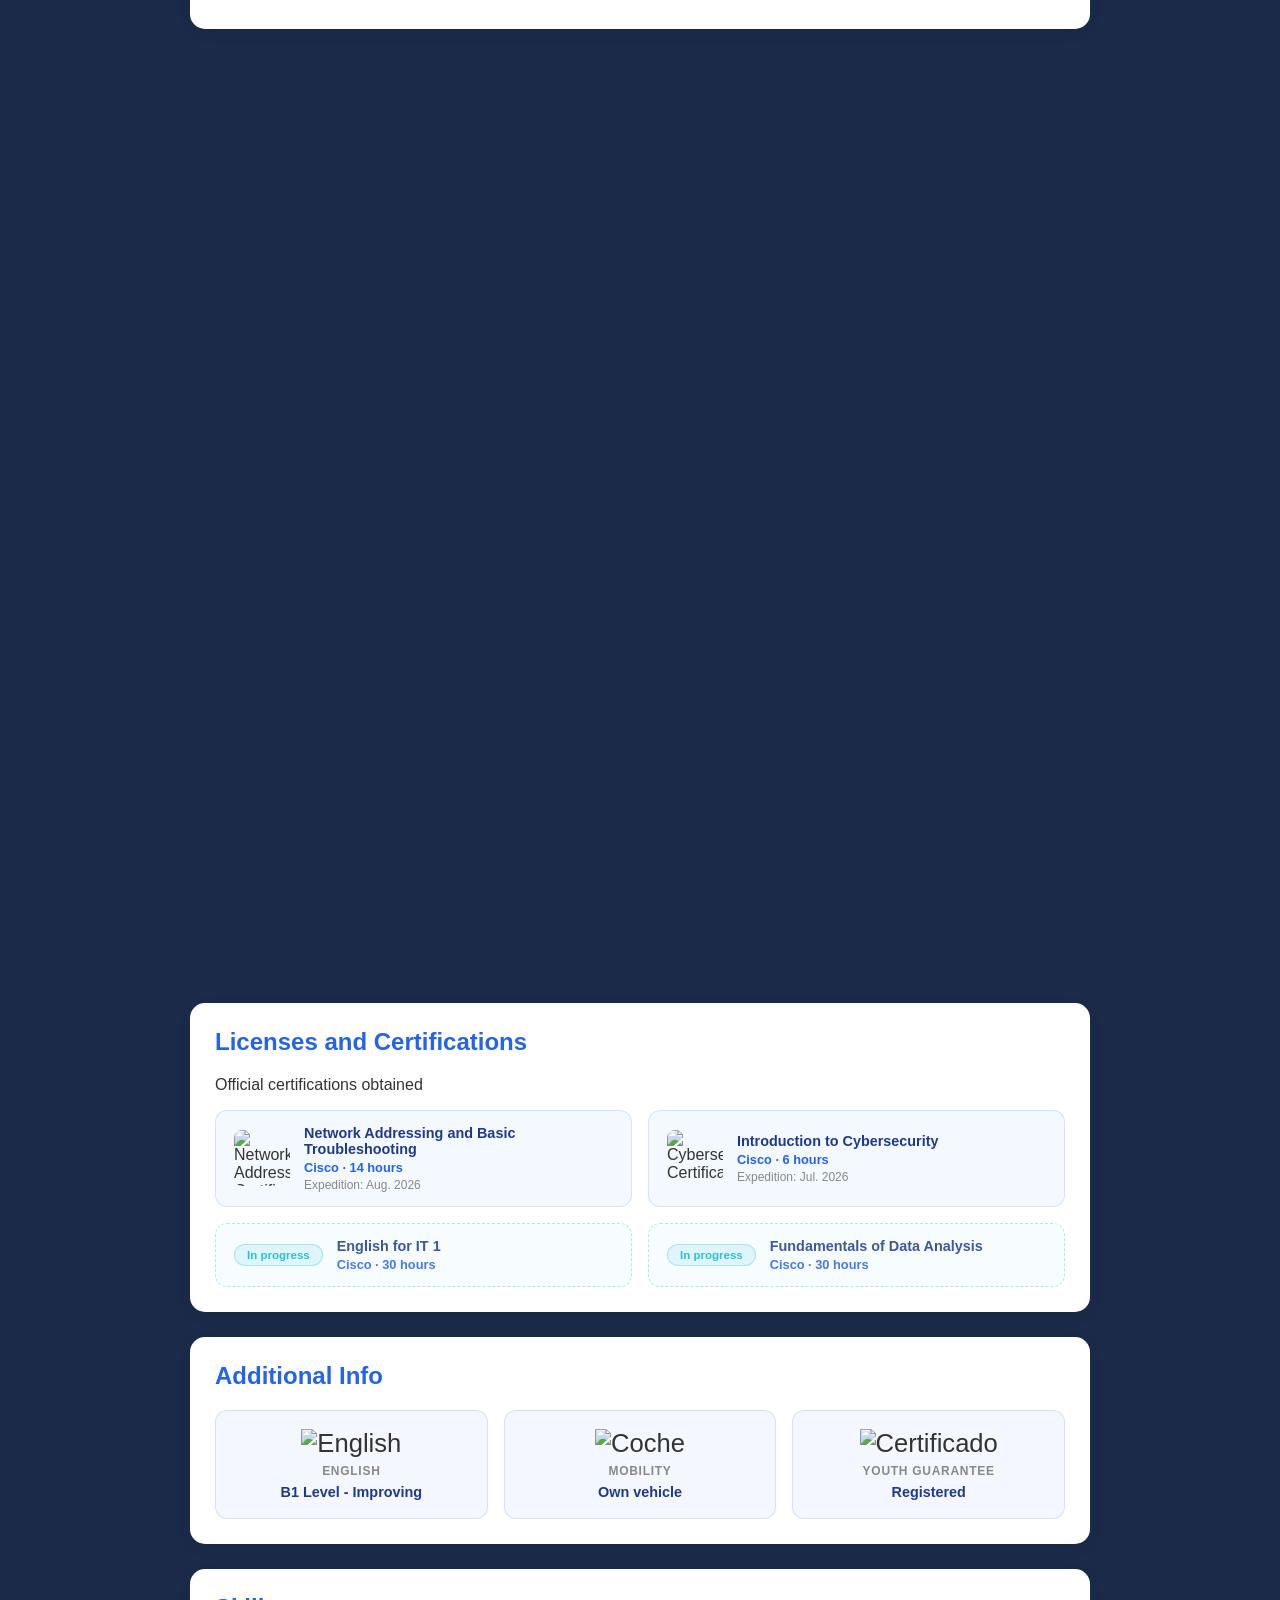
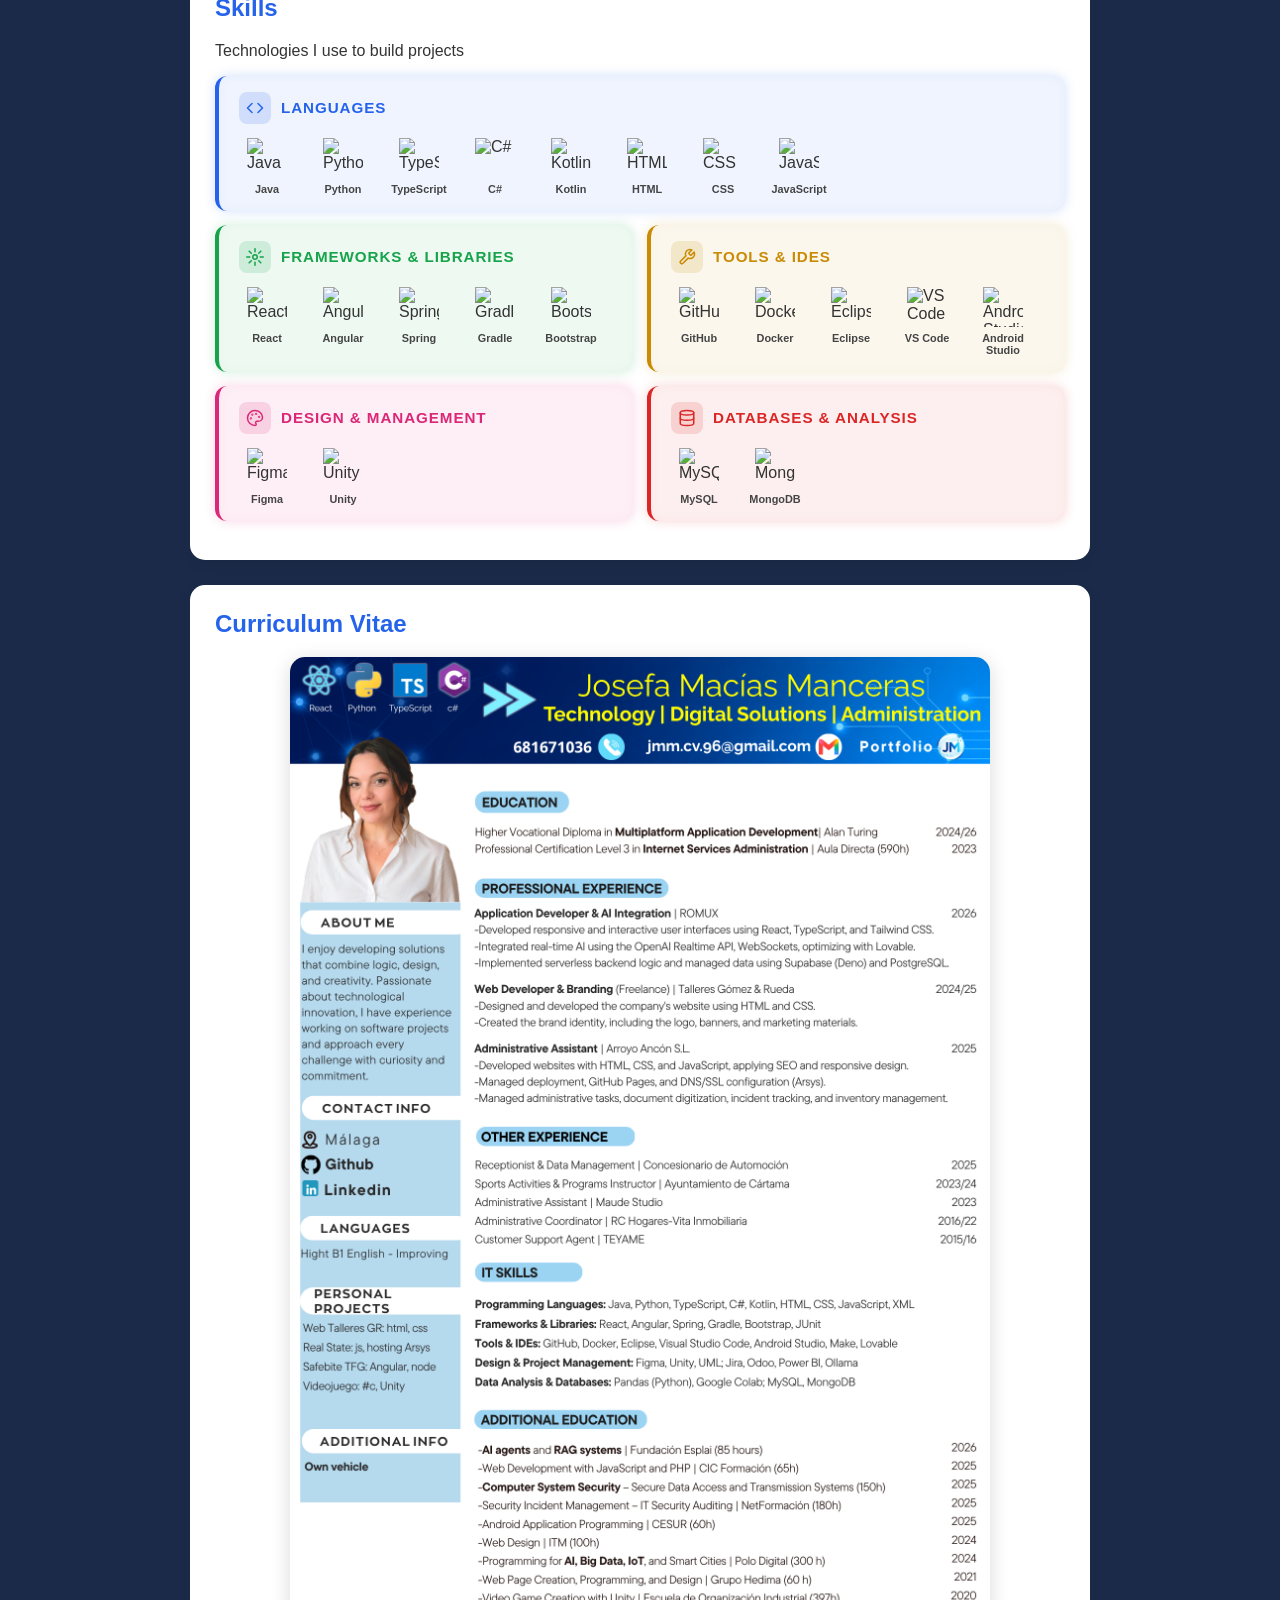
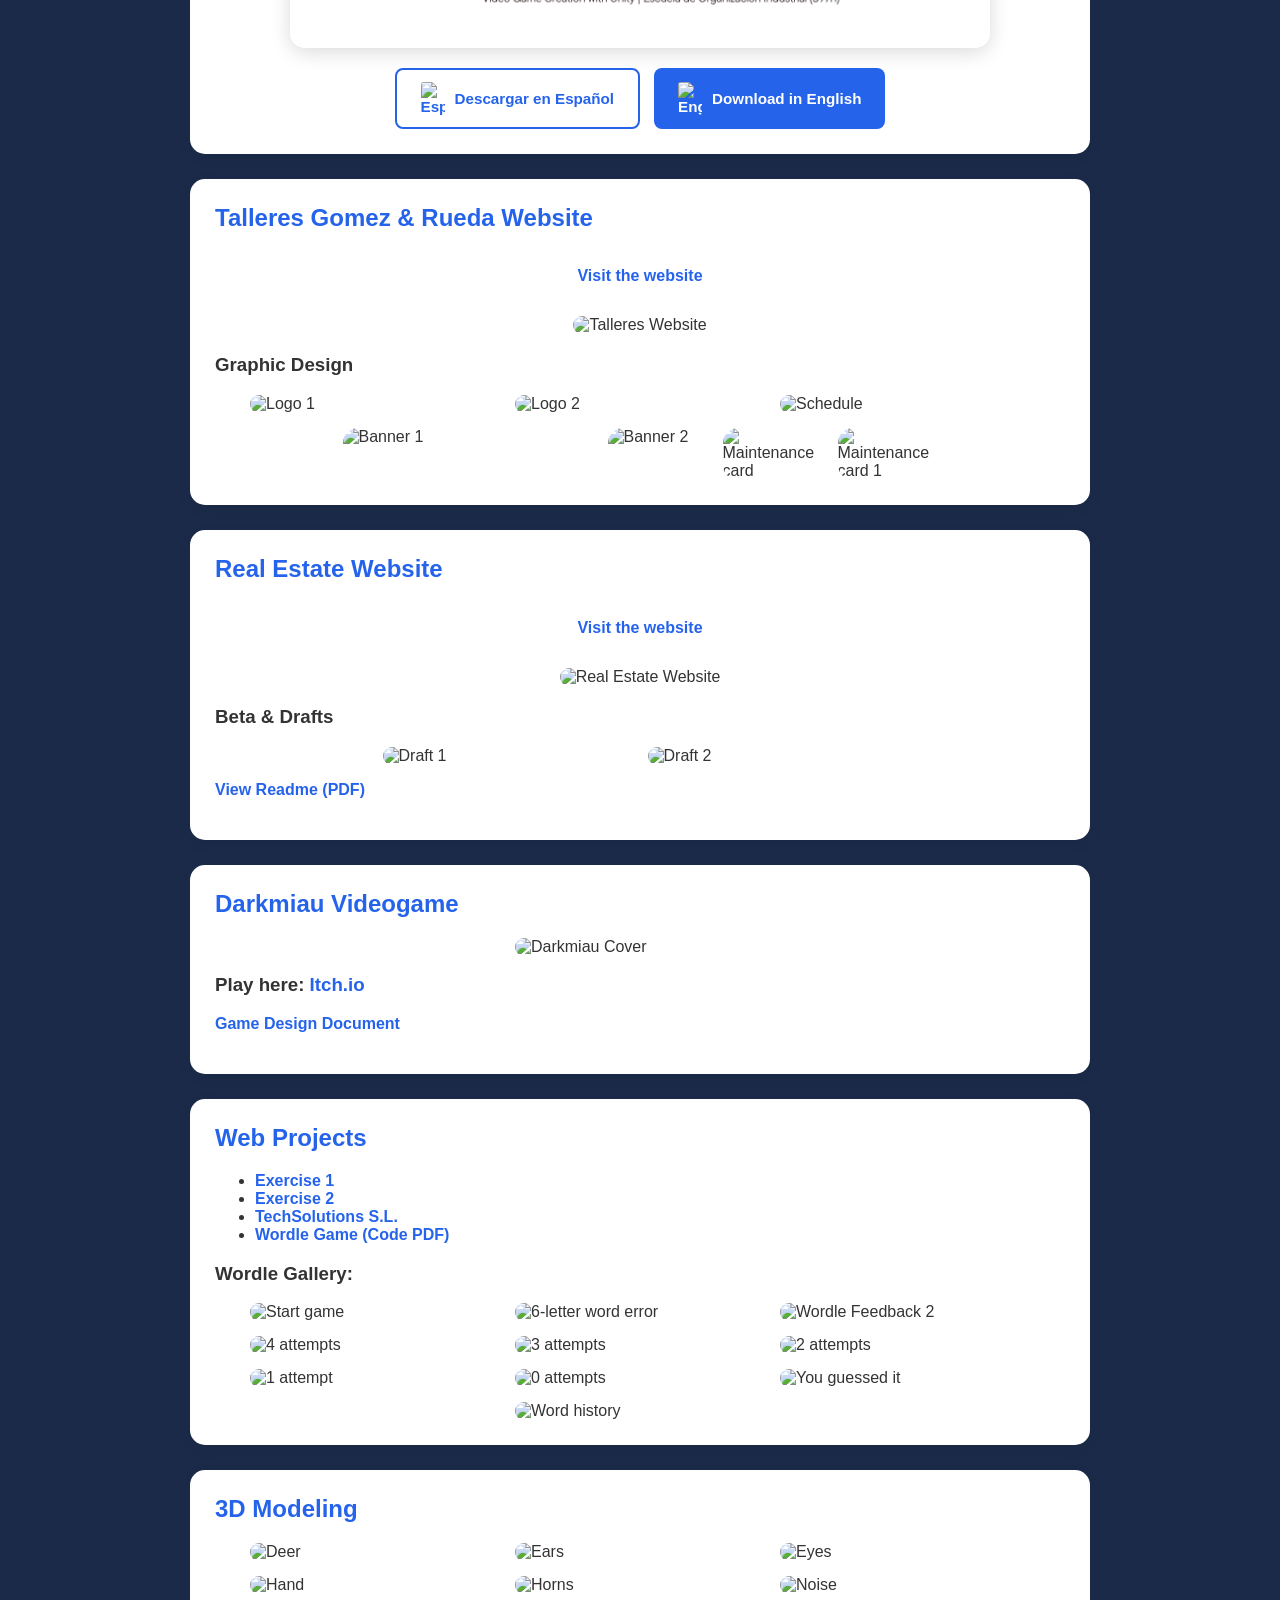
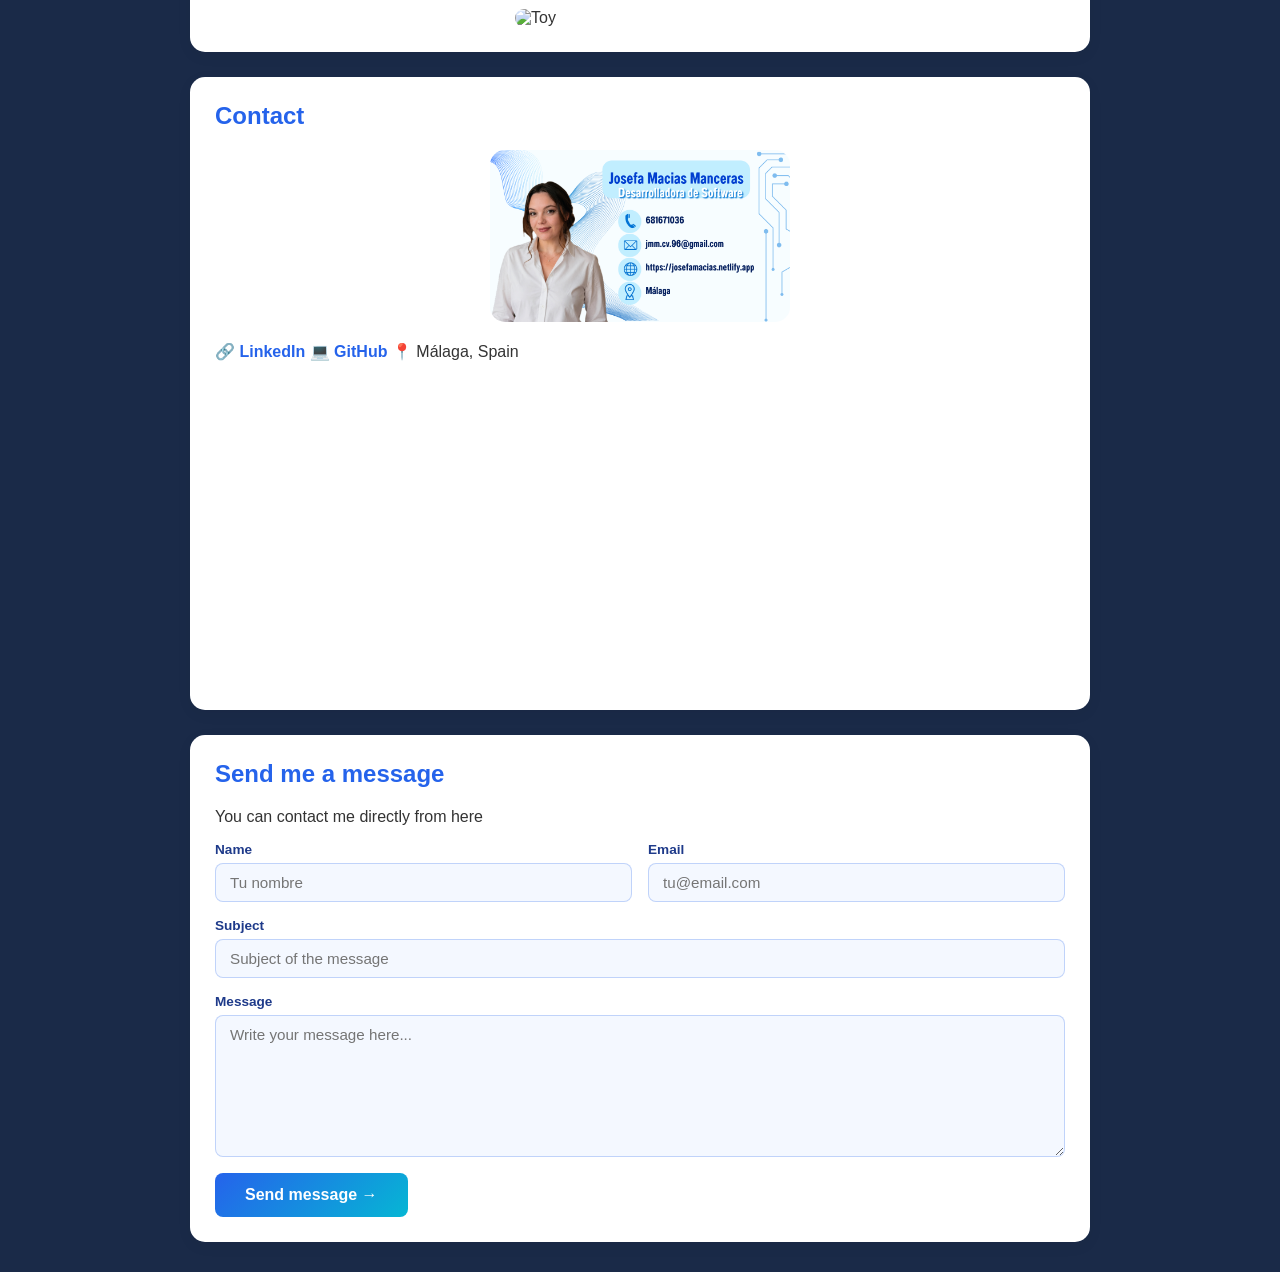
==== commit f7e8246c: "añadido formulario de contacto  y descarga de cv español e ingles, actualizados curriculums e imagen" ====
--- a/en/index.html
+++ b/en/index.html
@@ -193,13 +193,13 @@
       </div>
       <div class="cv-item">
     <div class="cv-item-header">
-      <span class="cv-role">Fundamentos de Data Analytics · Accenture (2.1 h)</span>
+      <span class="cv-role">Fundamentals of Data Analytics · Accenture (2.1 h)</span>
       <span class="cv-date">2026</span>
     </div>
   </div>
   <div class="cv-item">
     <div class="cv-item-header">
-      <span class="cv-role">Desarrollo SAP backend - ABAP Cloud · Experis Manpowergroup (225h)</span>
+      <span class="cv-role">Development SAP backend - ABAP Cloud · Experis Manpowergroup (225h)</span>
       <span class="cv-date">2026</span>
     </div>
   </div>
@@ -306,10 +306,10 @@
 
     </section>
 
-    <!-- LICENCIAS Y CERTIFICACIONES -->
+    <!-- Licenses and certifications -->
 <section id="certificaciones" class="project fade-in">
-  <h2 class="title">Licencias y Certificaciones</h2>
-  <p class="section-sub">Certificaciones oficiales obtenidas</p>
+  <h2 class="title">Licenses and Certifications</h2>
+  <p class="section-sub">Official certifications obtained</p>
 
   <div class="cert-grid">
 
@@ -343,7 +343,7 @@
       <div class="cert-badge-pending">In progress</div>
       <div class="cert-info">
         <span class="cert-name">Fundamentals of Data Analysis</span>
-        <span class="cert-issuer">30 hours</span>
+        <span class="cert-issuer">Cisco · 30 hours</span>
       </div>
     </div>
   </div>
@@ -451,10 +451,18 @@
     <!-- CV -->
     <section id="cv" class="project fade-in">
       <h2 class="title">Curriculum Vitae</h2>
-      <a href="../documentos/english/Resume_Josefa_Macias_Software-developer.pdf" target="_blank">
-        <img src="../documentos/CV_Josefa_Macias_Desarrolladora-software.png" alt="Curriculum Vitae"
+      <a href="../documentos/english/Resume_Josefa_Macias_Technology.pdf" target="_blank">
+        <img src="../documentos/english/Resume_Josefa_Macias_Technology.png" alt="Curriculum Vitae"
           style="width:100%; max-width:700px; display:block; margin:0 auto; border-radius:15px; box-shadow: 0 4px 20px rgba(0,0,0,0.15);">
       </a>
+      <div class="cv-download-btns">
+        <a href="../documentos/cvspanish/Tecnologia_CV_Josefa_Macias.pdf" target="_blank" class="cv-btn cv-btn-secondary">
+          <img src="https://flagcdn.com/w40/es.png" alt="Español"> Descargar en Español
+        </a>
+        <a href="../documentos/english/Resume_Josefa_Macias_Technology.pdf" target="_blank" class="cv-btn">
+          <img src="https://flagcdn.com/w40/gb.png" alt="English"> Download in English
+        </a>
+      </div>
     </section>
 
     <!-- TALLERESGR -->
@@ -561,6 +569,36 @@
       </iframe>
     </section>
 
+    <!-- FORMULARIO DE CONTACTO -->
+<section id="formulario" class="project fade-in">
+  <h2 class="title">Send me a message</h2>
+  <p class="section-sub">You can contact me directly from here</p>
+
+  <form class="contact-form" action="https://formspree.io/f/xwleppjg" method="POST">
+    <div class="form-row">
+      <div class="form-group">
+        <label for="nombre">Name</label>
+        <input type="text" id="nombre" name="nombre" placeholder="Tu nombre" required>
+      </div>
+      <div class="form-group">
+        <label for="email">Email</label>
+        <input type="email" id="email" name="email" placeholder="tu@email.com" required>
+      </div>
+    </div>
+    <div class="form-group">
+      <label for="asunto">Subject</label>
+      <input type="text" id="asunto" name="asunto" placeholder="Subject of the message" required>
+    </div>
+    <div class="form-group">
+      <label for="mensaje">Message</label>
+      <textarea id="mensaje" name="mensaje" rows="5" placeholder="Write your message here..." required></textarea>
+    </div>
+    <button type="submit" class="contact-submit">
+      Send message →
+    </button>
+  </form>
+</section>
+
   </main>
 
   <button id="backToTop">↑</button>
--- a/css/styles.css
+++ b/css/styles.css
@@ -148,7 +148,10 @@
   border-radius: 8px;
   cursor: pointer;
   font-size: 1rem;
+  font-family: Calibri, sans-serif;
   transition: all 0.3s ease;
+  width: 100%;        /* ← ocupa todo el ancho como los demás en móvil */
+  text-align: center;
 }
 
 .nav-dropdown-btn:hover {
@@ -863,4 +866,128 @@
 .language-selector img:hover {
     transform:scale(1.15);
     opacity:.8;
+}
+
+/* CV download buttons */
+.cv-download-btns {
+  display: flex;
+  gap: 14px;
+  justify-content: center;
+  flex-wrap: wrap;
+  margin-top: 20px;
+}
+
+.cv-btn {
+  display: inline-flex;
+  align-items: center;
+  gap: 10px;
+  background-color: #2563eb;
+  color: #fff;
+  padding: 12px 24px;
+  border-radius: 8px;
+  font-weight: bold;
+  text-decoration: none;
+  transition: all 0.3s ease;
+  font-size: 0.95rem;
+}
+
+.cv-btn:hover {
+  background-color: #06b6d4;
+  transform: translateY(-3px);
+  box-shadow: 0 4px 15px rgba(0,0,0,0.2);
+  color: #fff;
+}
+
+.cv-btn-secondary {
+  background-color: transparent;
+  border: 2px solid #2563eb;
+  color: #2563eb;
+}
+
+.cv-btn-secondary:hover {
+  background-color: #2563eb;
+  color: #fff;
+}
+
+.cv-btn img {
+  width: 24px;
+  border-radius: 3px;
+}
+
+/* Formulario de contacto */
+.contact-form {
+  display: flex;
+  flex-direction: column;
+  gap: 16px;
+  margin-top: 10px;
+}
+
+.form-row {
+  display: grid;
+  grid-template-columns: 1fr 1fr;
+  gap: 16px;
+}
+
+.form-group {
+  display: flex;
+  flex-direction: column;
+  gap: 6px;
+}
+
+.form-group label {
+  font-weight: bold;
+  font-size: 0.85rem;
+  color: #1e3a8a;
+}
+
+.form-group input,
+.form-group textarea {
+  padding: 10px 14px;
+  border: 1px solid rgba(37,99,235,0.25);
+  border-radius: 8px;
+  font-family: Calibri, sans-serif;
+  font-size: 0.95rem;
+  color: #333;
+  background: #f4f8ff;
+  transition: border-color 0.3s ease, box-shadow 0.3s ease;
+  outline: none;
+}
+
+.form-group input:focus,
+.form-group textarea:focus {
+  border-color: #2563eb;
+  box-shadow: 0 0 0 3px rgba(37,99,235,0.1);
+}
+
+.form-group textarea {
+  resize: vertical;
+  min-height: 120px;
+}
+
+.contact-submit {
+  background: linear-gradient(135deg, #2563eb, #06b6d4);
+  color: #fff;
+  border: none;
+  padding: 13px 30px;
+  border-radius: 8px;
+  font-weight: bold;
+  font-size: 1rem;
+  cursor: pointer;
+  font-family: Calibri, sans-serif;
+  transition: transform 0.3s ease, box-shadow 0.3s ease;
+  align-self: flex-start;
+}
+
+.contact-submit:hover {
+  transform: translateY(-3px);
+  box-shadow: 0 6px 20px rgba(37,99,235,0.3);
+}
+
+@media (max-width: 768px) {
+  .form-row {
+    grid-template-columns: 1fr;
+  }
+  .contact-submit {
+    width: 100%;
+  }
 }
